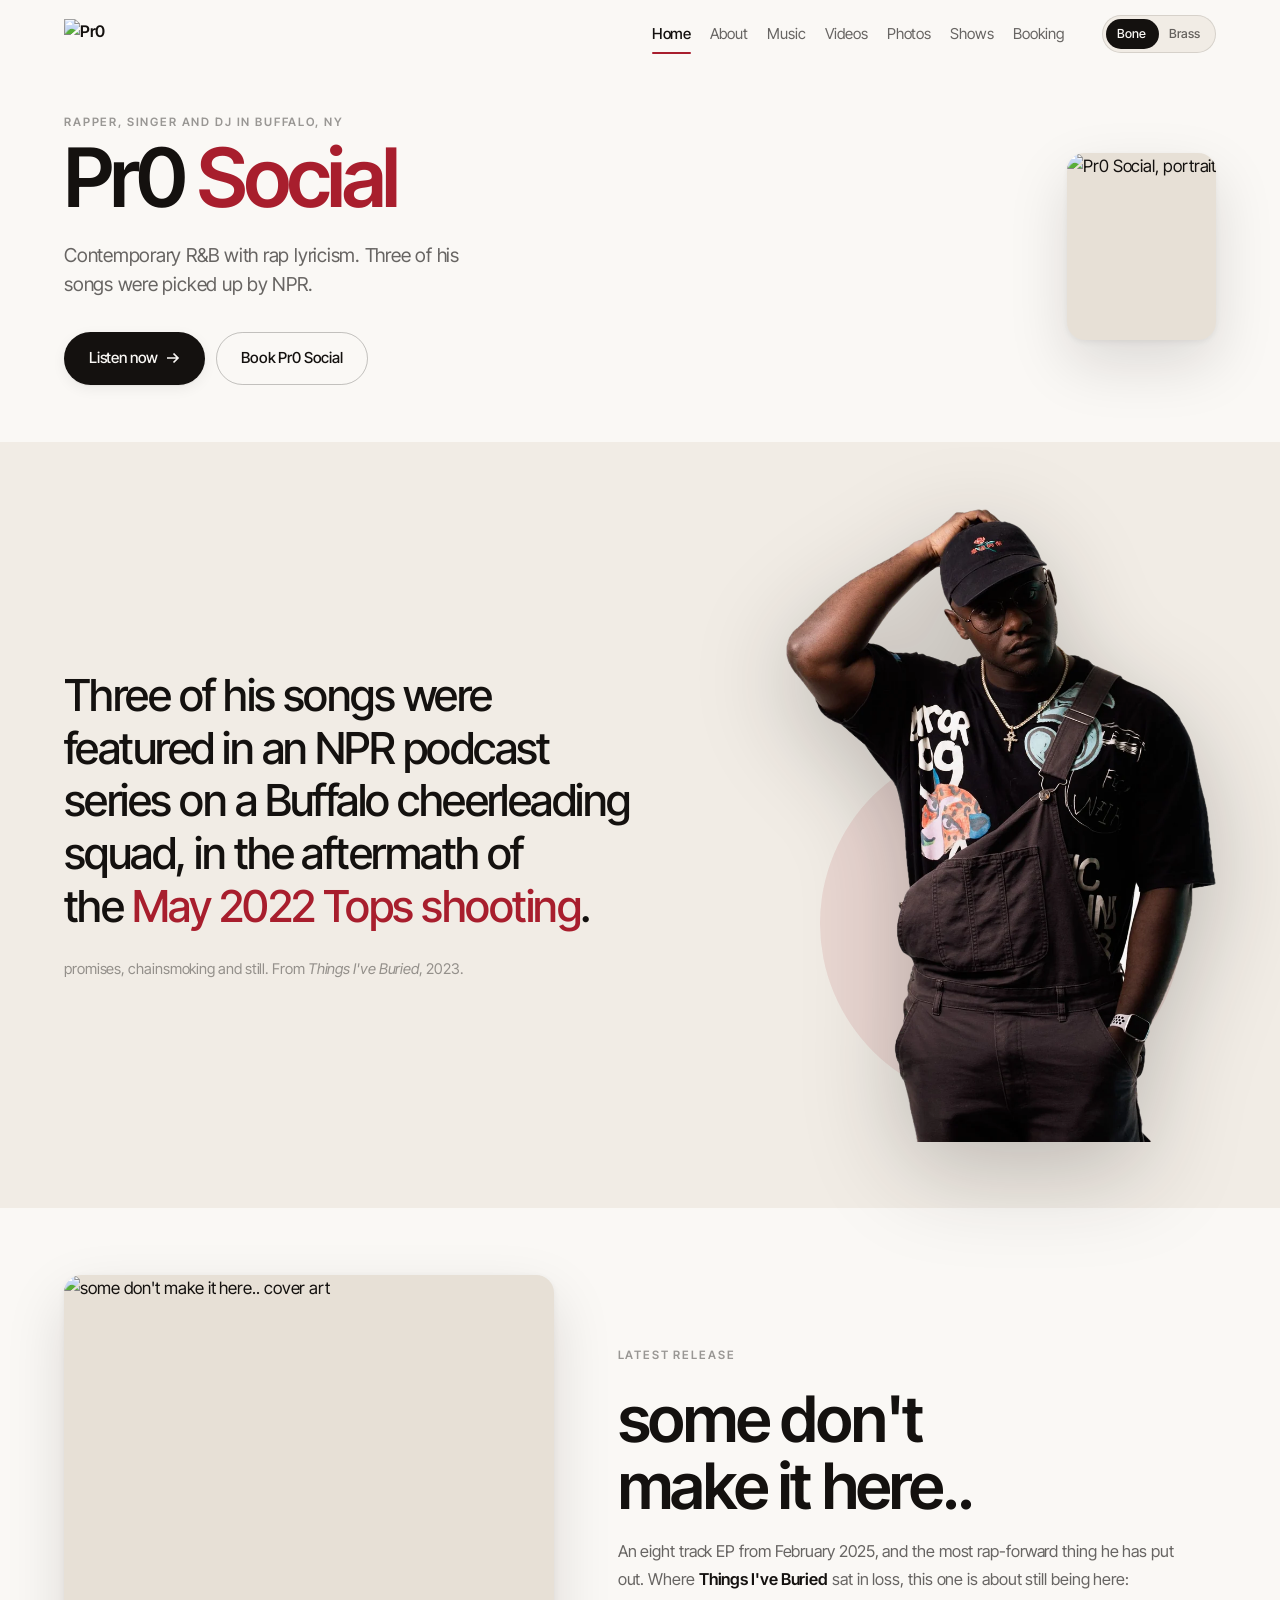
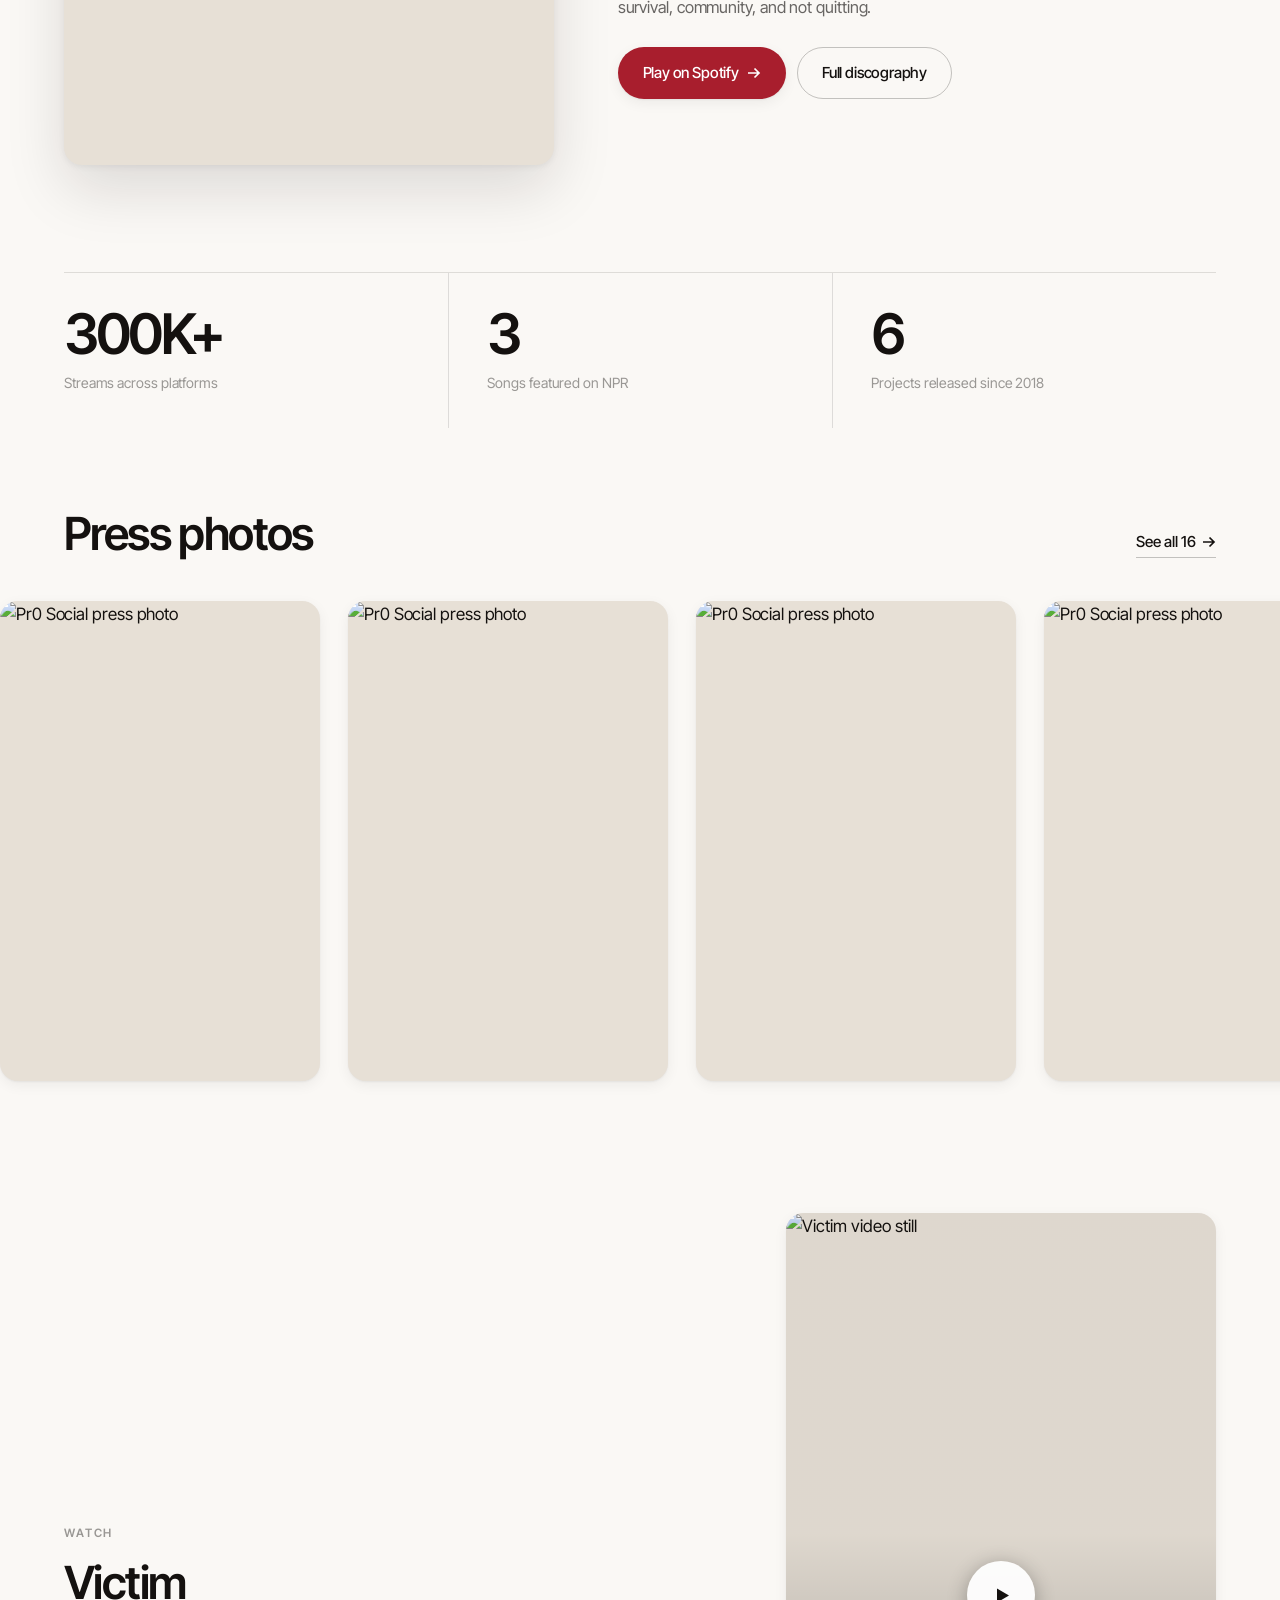
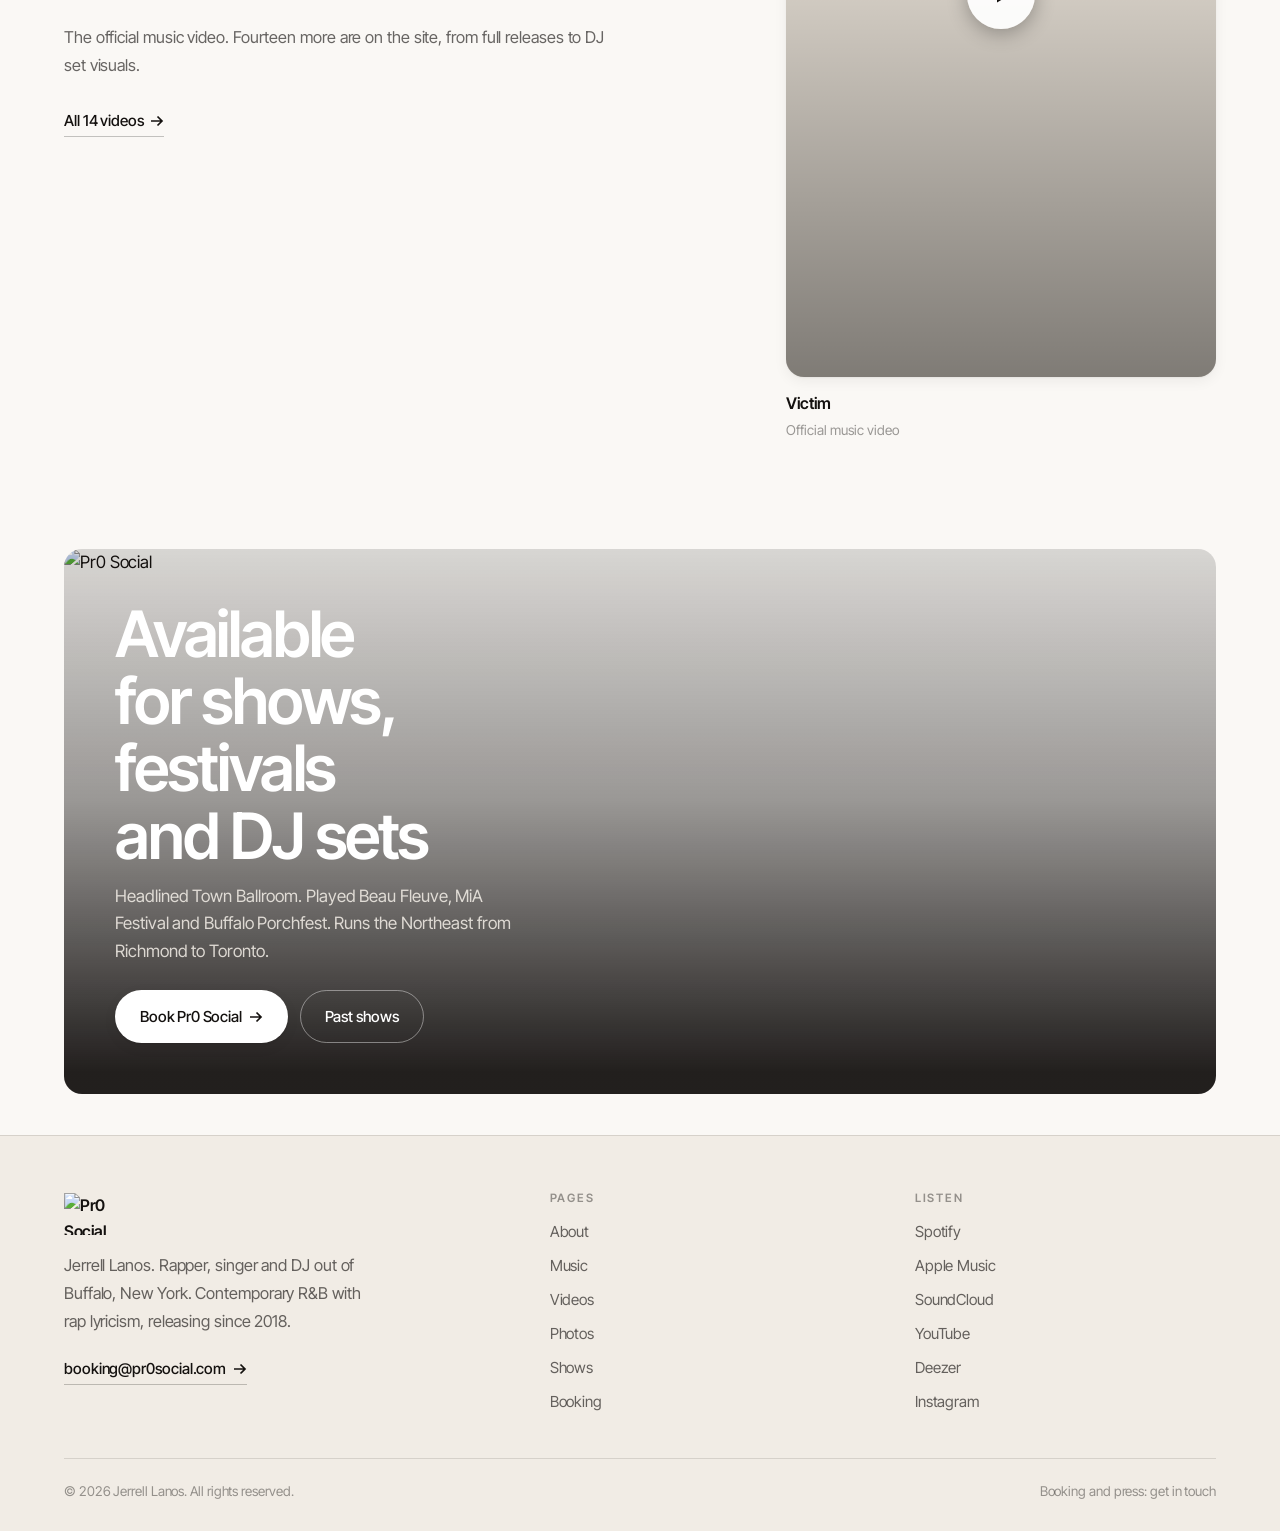
==== index.html @ 04dd712c "Jerrell's round of edits: header, gallery, hero, quote panel, featured video Mobile - Header: logo h" ====
<!DOCTYPE html>
<html lang="en">
<head>
<meta charset="utf-8">
<meta name="viewport" content="width=device-width, initial-scale=1">
<title>Pr0 Social | Official Site and EPK</title>
<meta name="description" content="Jerrell Lanos, known as Pr0 Social. Rapper, singer and DJ from Buffalo, NY. Music, videos, press photos and booking.">
<link rel="canonical" href="https://thekliento.github.io/Jerrell_Website/index.html">
<meta property="og:type" content="website">
<meta property="og:site_name" content="Pr0 Social">
<meta property="og:title" content="Pr0 Social | Official Site and EPK">
<meta property="og:description" content="Jerrell Lanos, known as Pr0 Social. Rapper, singer and DJ from Buffalo, NY. Music, videos, press photos and booking.">
<meta property="og:url" content="https://thekliento.github.io/Jerrell_Website/index.html">
<meta property="og:image" content="https://thekliento.github.io/Jerrell_Website/assets/opt/photo-04-1600.jpg">
<meta name="twitter:card" content="summary_large_image">
<meta name="theme-color" content="#faf8f5" media="(prefers-color-scheme: light)">
<link rel="icon" href="assets/opt/logo-400.jpg">
<link rel="apple-touch-icon" href="assets/opt/logo-400.jpg">
<link rel="preconnect" href="https://fonts.googleapis.com">
<link rel="preconnect" href="https://fonts.gstatic.com" crossorigin>
<link rel="stylesheet" href="https://fonts.googleapis.com/css2?family=Inter+Tight:wght@400;500;600;700&display=swap">
<link rel="stylesheet" href="css/style.css">
<script>(function(){document.documentElement.classList.add("js");try{var t=localStorage.getItem("pr0-theme");if(t==="brass")document.documentElement.setAttribute("data-theme","brass");}catch(e){}})();</script>
</head>
<body>
<a class="skip" href="#main">Skip to content</a>
<header class="header">
  <div class="wrap header__in">
    <a class="brand" href="index.html" aria-label="Pr0 Social, home">
      <img class="brand__dark" src="assets/opt/logomark-dark.png" alt="Pr0 Social" width="56" height="30">
      <img class="brand__light" src="assets/opt/logomark-light.png" alt="Pr0 Social" width="56" height="30">
    </a>
    <nav class="nav" aria-label="Main"><a href="index.html" aria-current="page">Home</a><a href="about.html">About</a><a href="music.html">Music</a><a href="videos.html">Videos</a><a href="gallery.html">Photos</a><a href="shows.html">Shows</a><a href="contact.html">Booking</a></nav>
    <div class="hactions">
      <div class="tsw" role="group" aria-label="Colour theme">
        <span class="tsw__thumb" aria-hidden="true"></span>
        <button type="button" data-mode="bone" aria-pressed="true">Bone</button>
        <button type="button" data-mode="brass" aria-pressed="false">Brass</button>
      </div>
      <button class="navtoggle" type="button" aria-label="Menu" aria-expanded="false" aria-controls="nav"><span></span></button>
    </div>
  </div>
</header>
<main id="main">

<section class="wrap hero">
  <div class="hero__copy">
    <span class="eyebrow enter">Rapper, singer and DJ in Buffalo, NY</span>
    <h1 class="t-hero enter" style="--d:70ms">Pr0 <em>Social</em></h1>
    <p class="lede enter" style="--d:140ms">Contemporary R&amp;B with rap lyricism. Three of his songs were picked up by NPR.</p>
    <div class="btnrow enter" style="--d:210ms">
      <a class="btn btn--primary" href="https://open.spotify.com/artist/4GrmZ6RJ3gzy5oI4p4Z63U" target="_blank" rel="noopener">Listen now<svg class="arw" width="14" height="14" viewBox="0 0 14 14" fill="none" stroke="currentColor" stroke-width="1.7" aria-hidden="true"><path d="M1 7h11M7.5 2.5L12 7l-4.5 4.5"/></svg></a>
      <a class="btn btn--ghost" href="contact.html">Book Pr0 Social</a>
    </div>
  </div>
  <div class="hero__media enter-media"><picture><source type="image/webp" srcset="assets/opt/photo-04-400.webp 400w, assets/opt/photo-04-800.webp 800w, assets/opt/photo-04-1600.webp 1600w" sizes="(max-width:880px) 92vw, 46vw"><img src="assets/opt/photo-04-1600.jpg" srcset="assets/opt/photo-04-400.jpg 400w, assets/opt/photo-04-800.jpg 800w, assets/opt/photo-04-1600.jpg 1600w" sizes="(max-width:880px) 92vw, 46vw" alt="Pr0 Social, portrait" class="" loading="eager" fetchpriority="high" decoding="async"></picture></div>
</section>


<section class="section section--alt">
  <div class="wrap pull reveal">
    <div class="pull__body">
      <p class="pull__q">Three of his songs were featured in an NPR podcast series on a Buffalo cheerleading squad, in the aftermath of the <b>May 2022 Tops shooting</b>.</p>
      <p class="pull__a">promises, chainsmoking and still. From <em>Things I've Buried</em>, 2023.</p>
    </div>
    <figure class="pull__fig"><picture><source type="image/webp" srcset="assets/opt/cutout-13-800.webp 800w, assets/opt/cutout-13-1400.webp 1245w" sizes="(max-width:840px) 300px, 430px"><img src="assets/opt/cutout-13-800.png" srcset="assets/opt/cutout-13-800.png 800w, assets/opt/cutout-13-1400.png 1245w" sizes="(max-width:840px) 300px, 430px" alt="Pr0 Social, studio portrait" loading="lazy" decoding="async"></picture></figure>
  </div>
</section>

<section class="section">
  <div class="wrap">
    <div class="feature">
      <div class="feature__media reveal"><picture><source type="image/webp" srcset="assets/opt/cover-some-dont-make-it-here-400.webp 400w, assets/opt/cover-some-dont-make-it-here-800.webp 800w" sizes="(max-width:840px) 92vw, 40vw"><img src="assets/opt/cover-some-dont-make-it-here-800.jpg" srcset="assets/opt/cover-some-dont-make-it-here-400.jpg 400w, assets/opt/cover-some-dont-make-it-here-800.jpg 800w" sizes="(max-width:840px) 92vw, 40vw" alt="some don&#x27;t make it here.. cover art" class="" loading="lazy" decoding="async"></picture></div>
      <div class="feature__body reveal" style="--d:90ms">
        <span class="eyebrow">Latest release</span>
        <h2 class="t-display">some don't make it here..</h2>
        <p class="copy">An eight track EP from February 2025, and the most rap-forward thing he has put out. Where <strong>Things I've Buried</strong> sat in loss, this one is about still being here: survival, community, and not quitting.</p>
        <div class="btnrow" style="margin-top:1.6rem">
          <a class="btn btn--accent" href="https://open.spotify.com/artist/4GrmZ6RJ3gzy5oI4p4Z63U" target="_blank" rel="noopener">Play on Spotify<svg class="arw" width="14" height="14" viewBox="0 0 14 14" fill="none" stroke="currentColor" stroke-width="1.7" aria-hidden="true"><path d="M1 7h11M7.5 2.5L12 7l-4.5 4.5"/></svg></a>
          <a class="btn btn--ghost" href="music.html">Full discography</a>
        </div>
      </div>
    </div>
  </div>
</section>

<section class="wrap section--tight">
  <div class="stats reveal">
    <div class="stat"><div class="stat__n num">300K+</div><div class="stat__l">Streams across platforms</div></div>
    <div class="stat"><div class="stat__n num">3</div><div class="stat__l">Songs featured on NPR</div></div>
    <div class="stat"><div class="stat__n num">6</div><div class="stat__l">Projects released since 2018</div></div>
  </div>
</section>

<section class="section--tight">
  <div class="wrap shead shead--row">
    <h2 class="t-section">Press photos</h2>
    <a class="tlink" href="gallery.html">See all 16<svg class="arw" width="14" height="14" viewBox="0 0 14 14" fill="none" stroke="currentColor" stroke-width="1.7" aria-hidden="true"><path d="M1 7h11M7.5 2.5L12 7l-4.5 4.5"/></svg></a>
  </div>
  <div class="rail reveal">
    <a class="rail__img" href="gallery.html"><picture><source type="image/webp" srcset="assets/opt/photo-01-400.webp 400w, assets/opt/photo-01-800.webp 800w" sizes="clamp(220px,25vw,320px)"><img src="assets/opt/photo-01-800.jpg" srcset="assets/opt/photo-01-400.jpg 400w, assets/opt/photo-01-800.jpg 800w" sizes="clamp(220px,25vw,320px)" alt="Pr0 Social press photo" class="" loading="lazy" decoding="async"></picture></a><a class="rail__img" href="gallery.html"><picture><source type="image/webp" srcset="assets/opt/photo-02-400.webp 400w, assets/opt/photo-02-800.webp 800w" sizes="clamp(220px,25vw,320px)"><img src="assets/opt/photo-02-800.jpg" srcset="assets/opt/photo-02-400.jpg 400w, assets/opt/photo-02-800.jpg 800w" sizes="clamp(220px,25vw,320px)" alt="Pr0 Social press photo" class="" loading="lazy" decoding="async"></picture></a><a class="rail__img" href="gallery.html"><picture><source type="image/webp" srcset="assets/opt/photo-03-400.webp 400w, assets/opt/photo-03-800.webp 800w" sizes="clamp(220px,25vw,320px)"><img src="assets/opt/photo-03-800.jpg" srcset="assets/opt/photo-03-400.jpg 400w, assets/opt/photo-03-800.jpg 800w" sizes="clamp(220px,25vw,320px)" alt="Pr0 Social press photo" class="" loading="lazy" decoding="async"></picture></a><a class="rail__img" href="gallery.html"><picture><source type="image/webp" srcset="assets/opt/photo-04-400.webp 400w, assets/opt/photo-04-800.webp 800w" sizes="clamp(220px,25vw,320px)"><img src="assets/opt/photo-04-800.jpg" srcset="assets/opt/photo-04-400.jpg 400w, assets/opt/photo-04-800.jpg 800w" sizes="clamp(220px,25vw,320px)" alt="Pr0 Social press photo" class="" loading="lazy" decoding="async"></picture></a><a class="rail__img" href="gallery.html"><picture><source type="image/webp" srcset="assets/opt/photo-06-400.webp 400w, assets/opt/photo-06-800.webp 800w" sizes="clamp(220px,25vw,320px)"><img src="assets/opt/photo-06-800.jpg" srcset="assets/opt/photo-06-400.jpg 400w, assets/opt/photo-06-800.jpg 800w" sizes="clamp(220px,25vw,320px)" alt="Pr0 Social press photo" class="" loading="lazy" decoding="async"></picture></a><a class="rail__img" href="gallery.html"><picture><source type="image/webp" srcset="assets/opt/photo-07-400.webp 400w, assets/opt/photo-07-800.webp 800w" sizes="clamp(220px,25vw,320px)"><img src="assets/opt/photo-07-800.jpg" srcset="assets/opt/photo-07-400.jpg 400w, assets/opt/photo-07-800.jpg 800w" sizes="clamp(220px,25vw,320px)" alt="Pr0 Social press photo" class="" loading="lazy" decoding="async"></picture></a><a class="rail__img" href="gallery.html"><picture><source type="image/webp" srcset="assets/opt/photo-10-400.webp 400w, assets/opt/photo-10-800.webp 800w" sizes="clamp(220px,25vw,320px)"><img src="assets/opt/photo-10-800.jpg" srcset="assets/opt/photo-10-400.jpg 400w, assets/opt/photo-10-800.jpg 800w" sizes="clamp(220px,25vw,320px)" alt="Pr0 Social press photo" class="" loading="lazy" decoding="async"></picture></a><a class="rail__img" href="gallery.html"><picture><source type="image/webp" srcset="assets/opt/photo-11-400.webp 400w, assets/opt/photo-11-800.webp 800w" sizes="clamp(220px,25vw,320px)"><img src="assets/opt/photo-11-800.jpg" srcset="assets/opt/photo-11-400.jpg 400w, assets/opt/photo-11-800.jpg 800w" sizes="clamp(220px,25vw,320px)" alt="Pr0 Social press photo" class="" loading="lazy" decoding="async"></picture></a>
  </div>
</section>

<section class="section">
  <div class="wrap">
    <div class="vfeat">
      <div class="vfeat__body reveal">
        <span class="eyebrow">Watch</span>
        <h2 class="t-section" style="margin-top:.9rem">Victim</h2>
        <p class="copy" style="margin-top:1rem">The official music video. Fourteen more are on the site, from full releases to DJ set visuals.</p>
        <p class="mt-m"><a class="tlink" href="videos.html">All 14 videos<svg class="arw" width="14" height="14" viewBox="0 0 14 14" fill="none" stroke="currentColor" stroke-width="1.7" aria-hidden="true"><path d="M1 7h11M7.5 2.5L12 7l-4.5 4.5"/></svg></a></p>
      </div>
      <div class="vfeat__media reveal" style="--d:90ms"><button class="vtile vtile--tall" data-video="1o3J20EA0GGwgLpEM1YFN9lQ8hMah8Yin" data-title="Victim" type="button"><span class="vtile__frame"><picture><source type="image/webp" srcset="assets/opt/vp-1o3J20EA0GGwgLpEM1YFN9lQ8hMah8Yin-400.webp 400w, assets/opt/vp-1o3J20EA0GGwgLpEM1YFN9lQ8hMah8Yin-800.webp 800w" sizes="(max-width:840px) 92vw, 430px"><img src="assets/opt/vp-1o3J20EA0GGwgLpEM1YFN9lQ8hMah8Yin-800.jpg" srcset="assets/opt/vp-1o3J20EA0GGwgLpEM1YFN9lQ8hMah8Yin-400.jpg 400w, assets/opt/vp-1o3J20EA0GGwgLpEM1YFN9lQ8hMah8Yin-800.jpg 800w" sizes="(max-width:840px) 92vw, 430px" alt="Victim video still" class="" loading="lazy" decoding="async"></picture><span class="vtile__play"><i><svg width="19" height="19" viewBox="0 0 19 19" aria-hidden="true"><path d="M4 2.5v14l12-7z"/></svg></i></span></span><span class="vtile__t">Victim</span><span class="vtile__s">Official music video</span></button></div>
    </div>
  </div>
</section>

<section class="section section--tight">
  <div class="wrap">
    <div class="banner reveal">
      <div class="banner__bg"><picture><source type="image/webp" srcset="assets/opt/photo-19-800.webp 800w, assets/opt/photo-19-1600.webp 1600w" sizes="100vw"><img src="assets/opt/photo-19-1600.jpg" srcset="assets/opt/photo-19-800.jpg 800w, assets/opt/photo-19-1600.jpg 1600w" sizes="100vw" alt="Pr0 Social" class="" loading="lazy" decoding="async"></picture></div>
      <div class="banner__in">
        <h2 class="t-display">Available for shows, festivals and DJ sets</h2>
        <p>Headlined Town Ballroom. Played Beau Fleuve, MiA Festival and Buffalo Porchfest. Runs the Northeast from Richmond to Toronto.</p>
        <div class="btnrow"><a class="btn btn--primary" href="contact.html">Book Pr0 Social<svg class="arw" width="14" height="14" viewBox="0 0 14 14" fill="none" stroke="currentColor" stroke-width="1.7" aria-hidden="true"><path d="M1 7h11M7.5 2.5L12 7l-4.5 4.5"/></svg></a><a class="btn btn--ghost" href="shows.html">Past shows</a></div>
      </div>
    </div>
  </div>
</section>

</main>
<footer class="footer">
  <div class="wrap">
    <div class="footer__top">
      <div>
        <a class="brand brand--lg" href="index.html" aria-label="Pr0 Social, home">
          <img class="brand__dark" src="assets/opt/logomark-dark.png" alt="Pr0 Social" width="78" height="42">
          <img class="brand__light" src="assets/opt/logomark-light.png" alt="Pr0 Social" width="78" height="42">
        </a>
        <p class="copy" style="margin-top:1rem;max-width:34ch">Jerrell Lanos. Rapper, singer and DJ out of Buffalo, New York. Contemporary R&amp;B with rap lyricism, releasing since 2018.</p>
        <p style="margin-top:1.25rem"><a class="tlink" href="mailto:booking@pr0social.com">booking@pr0social.com<svg class="arw" width="14" height="14" viewBox="0 0 14 14" fill="none" stroke="currentColor" stroke-width="1.7" aria-hidden="true"><path d="M1 7h11M7.5 2.5L12 7l-4.5 4.5"/></svg></a></p>
      </div>
      <div>
        <h3>Pages</h3>
        <nav class="footer__links" aria-label="Footer"><a href="about.html">About</a><a href="music.html">Music</a><a href="videos.html">Videos</a><a href="gallery.html">Photos</a><a href="shows.html">Shows</a><a href="contact.html">Booking</a></nav>
      </div>
      <div>
        <h3>Listen</h3>
        <div class="footer__links"><a href="https://open.spotify.com/artist/4GrmZ6RJ3gzy5oI4p4Z63U" target="_blank" rel="noopener">Spotify</a><a href="https://music.apple.com/us/artist/pr0-social/1381566556" target="_blank" rel="noopener">Apple Music</a><a href="https://soundcloud.com/pr0social" target="_blank" rel="noopener">SoundCloud</a><a href="https://www.youtube.com/channel/UC-7JeAdJZiXaNKRxtAwQQIw" target="_blank" rel="noopener">YouTube</a><a href="https://www.deezer.com/en/artist/56472262" target="_blank" rel="noopener">Deezer</a><a href="https://www.instagram.com/prettypr0social/" target="_blank" rel="noopener">Instagram</a></div>
      </div>
    </div>
    <div class="footer__bot">
      <span>&copy; 2026 Jerrell Lanos. All rights reserved.</span>
      <span>Booking and press: <a href="contact.html">get in touch</a></span>
    </div>
  </div>
</footer>
<div class="modal" id="modal" aria-hidden="true" role="dialog" aria-modal="true">
  <div class="modal__box"></div>
</div>
<script src="js/main.js"></script>
</body>
</html>
---- css/style.css ----
/* ==========================================================================
   Pr0 Social EPK
   One type family (Inter Tight). Two locked themes. Shape scale: pill buttons,
   18px cards, 12px inputs. No build step, native CSS only.
   ========================================================================== */

/* 1. TOKENS -------------------------------------------------------------- */
/* "bone" is drawn from the artist's own photography and cover art: bone-white
   ground, near-black ink, crimson pulled from the roses. "brass" is the
   original identity: near-black ground, gold accent. */

:root {
  --ground:      #faf8f5;
  --ground-2:    #f1ece5;
  --ground-3:    #e7e0d6;
  --ink:         #14110f;
  --ink-2:       rgba(20, 17, 15, .64);
  --ink-3:       rgba(20, 17, 15, .42);
  --line:        rgba(20, 17, 15, .12);
  --line-2:      rgba(20, 17, 15, .24);
  --accent:      #a81e2d;
  --accent-soft: rgba(168, 30, 45, .10);
  --accent-ink:  #ffffff;
  --shadow-sm:   0 1px 2px rgba(20,17,15,.05), 0 4px 14px rgba(20,17,15,.06);
  --shadow-lg:   0 2px 6px rgba(20,17,15,.06), 0 24px 60px rgba(20,17,15,.13);
  --glass:       rgba(250, 248, 245, .72);

  --r-card: 18px;
  --r-input: 12px;
  --r-pill: 999px;

  --gap:     clamp(1rem, 2.4vw, 1.75rem);
  --pad-x:   clamp(1.25rem, 5vw, 4.5rem);
  --section: clamp(2.75rem, 5.2vw, 4.5rem);
  --maxw:    1320px;
  --ease:    cubic-bezier(.16, 1, .3, 1);

  color-scheme: light;
}

[data-theme="brass"] {
  /* The original identity, token for token from the first build:
     --bg-deep, --bg-dark, --bg-card, --text-primary, --text-secondary,
     --gold and the gold-tinted borders. */
  --ground:      #090604;
  --ground-2:    #120b07;
  --ground-3:    #1e1208;
  --ink:         #edd9c0;
  --ink-2:       #d4b896;
  --ink-3:       #9b7557;
  --line:        rgba(196, 146, 74, .18);
  --line-2:      rgba(196, 146, 74, .45);
  --accent:      #c4924a;
  --accent-soft: rgba(196, 146, 74, .16);
  --accent-ink:  #090604;
  --shadow-sm:   0 1px 2px rgba(0,0,0,.45), 0 4px 14px rgba(0,0,0,.4);
  --shadow-lg:   0 2px 6px rgba(0,0,0,.5), 0 24px 60px rgba(0,0,0,.6);
  --glass:       rgba(9, 6, 4, .85);

  color-scheme: dark;
}

/* 2. RESET + BASE -------------------------------------------------------- */

*, *::before, *::after { box-sizing: border-box; }
html { -webkit-text-size-adjust: 100%; scroll-behavior: smooth; }

body {
  margin: 0;
  background: var(--ground);
  color: var(--ink);
  font-family: "Inter Tight", -apple-system, BlinkMacSystemFont, "Segoe UI", system-ui, sans-serif;
  font-size: 17px;
  line-height: 1.6;
  letter-spacing: -.005em;
  -webkit-font-smoothing: antialiased;
  -moz-osx-font-smoothing: grayscale;
  overflow-x: hidden;
  transition: background-color .45s var(--ease), color .45s var(--ease);
}
body.is-locked { overflow: hidden; }

img, video, svg, iframe { max-width: 100%; display: block; }
/* <picture> is inline by default, which collapses height:100% on the inner
   <img>. display:contents hands layout straight to the styled parent. */
picture { display: contents; }
a { color: inherit; text-decoration: none; }
button { font: inherit; color: inherit; }
::selection { background: var(--accent); color: var(--accent-ink); }

:focus-visible { outline: 2px solid var(--accent); outline-offset: 3px; border-radius: 4px; }

.skip {
  position: absolute; left: -9999px; top: 0; z-index: 200;
  background: var(--ink); color: var(--ground);
  padding: .75rem 1.25rem; border-radius: 0 0 var(--r-input) 0;
}
.skip:focus { left: 0; }

/* 3. TYPE ---------------------------------------------------------------- */

h1, h2, h3, h4 {
  margin: 0; font-weight: 600;
  letter-spacing: -.035em; line-height: 1.05;
  text-wrap: balance;
}
.t-hero    { font-size: clamp(2.85rem, 8vw, 6.4rem); letter-spacing: -.045em; }
.t-display { font-size: clamp(2.05rem, 5.2vw, 4rem); }
.t-section { font-size: clamp(1.75rem, 3.6vw, 2.85rem); }
p { margin: 0; }

.lede {
  font-size: clamp(1.05rem, 1.5vw, 1.26rem);
  line-height: 1.55; color: var(--ink-2);
  max-width: 36ch; letter-spacing: -.012em;
}
.copy { color: var(--ink-2); max-width: 62ch; font-size: 1.02rem; line-height: 1.72; }
.copy + .copy { margin-top: 1.15rem; }
.copy strong { color: var(--ink); font-weight: 600; }

.eyebrow {
  font-size: .72rem; font-weight: 600;
  letter-spacing: .16em; text-transform: uppercase;
  color: var(--ink-3);
}
.num { font-variant-numeric: tabular-nums; letter-spacing: -.045em; }

/* 4. LAYOUT -------------------------------------------------------------- */

.wrap { width: 100%; max-width: var(--maxw); margin-inline: auto; padding-inline: var(--pad-x); }
.section { padding-block: var(--section); }
.section--tight { padding-block: clamp(1.9rem, 3.2vw, 2.75rem); }
.section--alt { background: var(--ground-2); }

/* 5. HEADER -------------------------------------------------------------- */

.header {
  position: sticky; top: 0; z-index: 60;
  border-bottom: 1px solid transparent;
  transition: background-color .3s var(--ease), border-color .3s var(--ease);
}
.header.is-stuck {
  background: var(--glass);
  border-bottom-color: var(--line);
  backdrop-filter: saturate(180%) blur(20px);
  -webkit-backdrop-filter: saturate(180%) blur(20px);
}
@media (prefers-reduced-transparency: reduce) {
  .header.is-stuck { background: var(--ground); backdrop-filter: none; -webkit-backdrop-filter: none; }
}

.header__in { height: 68px; display: flex; align-items: center; gap: clamp(1rem, 3vw, 2.5rem); }

.brand { display: inline-flex; align-items: center; gap: .6rem; font-weight: 600; font-size: 1rem; letter-spacing: -.03em; flex-shrink: 0; }
.brand img { height: 30px; width: auto; object-fit: contain; }
.brand--lg img { height: 42px; }
/* the wordmark is one artwork recoloured per theme, so it sits on either ground */
.brand__light { display: none; }
[data-theme="brass"] .brand__dark { display: none; }
[data-theme="brass"] .brand__light { display: block; }

.nav { display: flex; align-items: center; gap: clamp(.5rem, 1.5vw, 1.5rem); margin-left: auto; white-space: nowrap; }
.nav a { font-size: .94rem; color: var(--ink-2); padding: .4rem 0; position: relative; transition: color .2s var(--ease); }
.nav a:hover { color: var(--ink); }
.nav a[aria-current="page"] { color: var(--ink); font-weight: 500; }
.nav a[aria-current="page"]::after {
  content: ""; position: absolute; left: 0; right: 0; bottom: -2px;
  height: 2px; border-radius: 2px; background: var(--accent);
}

.hactions { display: flex; align-items: center; gap: .6rem; flex-shrink: 0; }

/* theme switch */
.tsw { display: inline-flex; position: relative; padding: 3px; border: 1px solid var(--line); border-radius: var(--r-pill); background: var(--ground-2); }
.tsw__thumb {
  position: absolute; top: 3px; left: 3px;
  width: calc(50% - 3px); height: calc(100% - 6px);
  border-radius: var(--r-pill); background: var(--ink);
  transition: transform .42s var(--ease); pointer-events: none;
}
[data-theme="brass"] .tsw__thumb { transform: translateX(100%); }
.tsw button {
  position: relative; z-index: 1; border: 0; background: none; cursor: pointer;
  padding: .34rem .72rem; font-size: .78rem; font-weight: 500;
  color: var(--ink-2); border-radius: var(--r-pill); transition: color .3s var(--ease);
}
.tsw button[aria-pressed="true"] { color: var(--ground); }

.navtoggle {
  display: none; width: 40px; height: 40px;
  align-items: center; justify-content: center;
  border: 1px solid var(--line); border-radius: var(--r-pill);
  background: var(--ground-2); cursor: pointer;
  transition: box-shadow .25s var(--ease), border-color .25s var(--ease),
              background-color .25s var(--ease), transform .2s var(--ease);
}
/* the lift is the affordance: it has to read as hoverable before you click it */
.navtoggle:hover, .navtoggle.is-locked {
  background: var(--ground);
  border-color: var(--line-2);
  box-shadow: 0 1px 2px rgba(20,17,15,.06), 0 8px 20px rgba(20,17,15,.14);
}
[data-theme="brass"] .navtoggle:hover, [data-theme="brass"] .navtoggle.is-locked {
  box-shadow: 0 1px 2px rgba(0,0,0,.5), 0 8px 20px rgba(0,0,0,.55);
}
.navtoggle.is-locked { border-color: var(--ink-3); }
.navtoggle:active { transform: scale(.94); }
.navtoggle span { display: block; width: 16px; height: 1.5px; background: var(--ink); position: relative; transition: transform .3s var(--ease); }
.navtoggle span::before, .navtoggle span::after {
  content: ""; position: absolute; left: 0; width: 16px; height: 1.5px;
  background: var(--ink); transition: transform .3s var(--ease), opacity .2s var(--ease);
}
.navtoggle span::before { top: -5px; }
.navtoggle span::after { top: 5px; }
.navtoggle[aria-expanded="true"] span { transform: rotate(45deg); }
.navtoggle[aria-expanded="true"] span::before { transform: translateY(5px) rotate(-90deg); }
.navtoggle[aria-expanded="true"] span::after { opacity: 0; }

@media (max-width: 940px) {
  .navtoggle { display: inline-flex; order: 2; }
  /* logo hard left, controls hard right, switch tucked against the hamburger */
  .hactions { margin-left: auto; gap: .5rem; }
  .nav {
    position: fixed; top: 62px; right: var(--pad-x); left: auto; bottom: auto;
    width: min(280px, calc(100vw - (var(--pad-x) * 2)));
    flex-direction: column; align-items: stretch; gap: 2px;
    padding: .35rem;
    background: var(--ground); border: 1px solid var(--line);
    border-radius: var(--r-card); box-shadow: var(--shadow-lg);
    transform: translateY(-6px) scale(.985); transform-origin: 100% 0;
    opacity: 0; visibility: hidden; pointer-events: none;
    transition: opacity .2s var(--ease), transform .24s var(--ease), visibility .24s;
  }
  /* invisible bridge, so the pointer can cross the gap without closing it */
  .nav::before { content: ""; position: absolute; left: 0; right: 0; top: -12px; height: 12px; }
  .nav.is-open { opacity: 1; visibility: visible; transform: none; pointer-events: auto; }
  .nav a {
    font-size: 1rem; padding: .68rem .8rem; border-radius: 11px;
    border-bottom: 0; color: var(--ink-2);
    transition: background-color .2s var(--ease), color .2s var(--ease);
  }
  .nav a:hover { background: var(--ground-2); color: var(--ink); }
  .nav a[aria-current="page"] { color: var(--ink); background: var(--accent-soft); font-weight: 500; }
  .nav a[aria-current="page"]::after { display: none; }
}

/* 6. BUTTONS ------------------------------------------------------------- */

.btn {
  display: inline-flex; align-items: center; justify-content: center; gap: .5rem;
  white-space: nowrap; padding: .82rem 1.5rem;
  border-radius: var(--r-pill); border: 1px solid transparent;
  font-size: .95rem; font-weight: 500; letter-spacing: -.012em; cursor: pointer;
  transition: transform .2s var(--ease), background-color .25s var(--ease),
              border-color .25s var(--ease), color .25s var(--ease), box-shadow .25s var(--ease);
}
.btn:active { transform: scale(.975); }
.btn--primary { background: var(--ink); color: var(--ground); box-shadow: var(--shadow-sm); }
.btn--primary:hover { transform: translateY(-1px); box-shadow: var(--shadow-lg); }
.btn--accent { background: var(--accent); color: var(--accent-ink); box-shadow: var(--shadow-sm); }
.btn--accent:hover { transform: translateY(-1px); box-shadow: var(--shadow-lg); }
.btn--ghost { background: transparent; color: var(--ink); border-color: var(--line-2); }
.btn--ghost:hover { background: var(--ground-2); border-color: var(--ink-3); transform: translateY(-1px); }
.btn--sm { padding: .58rem 1.05rem; font-size: .86rem; }
.btn svg { transition: transform .25s var(--ease); }
.btn:hover svg.arw { transform: translateX(3px); }
.btnrow { display: flex; flex-wrap: wrap; gap: .7rem; }

.tlink {
  display: inline-flex; align-items: center; gap: .4rem;
  font-weight: 500; font-size: .95rem; color: var(--ink);
  border-bottom: 1px solid var(--line-2); padding-bottom: 2px;
  transition: border-color .25s var(--ease), color .25s var(--ease);
}
.tlink:hover { border-color: var(--accent); color: var(--accent); }
.tlink svg { transition: transform .25s var(--ease); }
.tlink:hover svg { transform: translateX(3px); }

/* 7. HERO ---------------------------------------------------------------- */

.hero {
  position: relative;
  display: grid; grid-template-columns: 1.02fr .98fr;
  align-items: center; gap: clamp(2rem, 5vw, 5rem);
  padding-block: clamp(1.5rem, 3vw, 2.75rem) clamp(2.5rem, 4.5vw, 4rem);
}
/* uncapped so the one-line name is never squeezed by the copy column; the
   paragraph keeps its own measure below */
.hero__copy { max-width: none; }
/* the name is one line at every width, never "Pr0" stacked over "Social" */
.hero__copy h1 { margin-bottom: 1.25rem; white-space: nowrap; font-size: clamp(2.3rem, 6.4vw, 5.5rem); }
.hero__copy h1 em { font-style: normal; color: var(--accent); }
.hero__media {
  position: relative; aspect-ratio: 4 / 5;
  /* capped so the portrait cannot stretch the hero into an empty viewport */
  max-height: min(70vh, 660px);
  margin-left: auto;
  border-radius: var(--r-card); overflow: hidden;
  background: var(--ground-3); box-shadow: var(--shadow-lg);
}
.hero__media img { width: 100%; height: 100%; object-fit: cover; }
.hero .btnrow { margin-top: 2rem; }

@media (max-width: 880px) {
  .hero { grid-template-columns: 1fr; padding-block: 1.5rem 2.5rem; }
  .hero__copy { max-width: none; order: 2; }
  .hero__media { order: 1; aspect-ratio: 4 / 3; max-height: none; margin-left: 0; }
}

/* page header for interior pages */
.phead { padding-block: clamp(2.5rem, 5vw, 4rem) clamp(1.25rem, 2.5vw, 2rem); }
.phead h1 { margin-top: .9rem; }
.phead p { margin-top: 1.2rem; }

/* 8. STAT BAND ----------------------------------------------------------- */

.stats { display: grid; grid-template-columns: repeat(3, 1fr); border-top: 1px solid var(--line); }
.stat { padding: clamp(1.4rem, 2.6vw, 2.1rem) 0; }
.stat + .stat { border-left: 1px solid var(--line); padding-left: clamp(1.25rem, 3vw, 2.5rem); }
.stat__n { font-size: clamp(2.2rem, 5vw, 3.5rem); font-weight: 600; line-height: 1; letter-spacing: -.05em; }
.stat__l { margin-top: .6rem; font-size: .88rem; color: var(--ink-3); }
@media (max-width: 700px) {
  .stats { grid-template-columns: 1fr; }
  .stat + .stat { border-left: 0; border-top: 1px solid var(--line); padding-left: 0; }
  .stat { padding-block: 1.4rem; }
}

/* 9. PULL QUOTE ---------------------------------------------------------- */

.pull {
  display: grid; grid-template-columns: minmax(0, 1.08fr) minmax(0, .92fr);
  gap: clamp(1.75rem, 5vw, 4rem); align-items: center; isolation: isolate;
}
.pull__fig { margin: 0; position: relative; justify-self: end; align-self: end; }
.pull__fig img {
  width: min(100%, 430px); height: auto; margin-left: auto;
  filter: drop-shadow(0 26px 48px rgba(20,17,15,.24));
}
[data-theme="brass"] .pull__fig img { filter: drop-shadow(0 26px 48px rgba(0,0,0,.6)); }
/* the disc reads as a stage behind him rather than a floating cut-out */
.pull__fig::before {
  content: ""; position: absolute; z-index: -1;
  left: 8%; right: 8%; bottom: 6%; aspect-ratio: 1;
  border-radius: 50%; background: var(--accent-soft);
}
@media (max-width: 840px) {
  .pull { grid-template-columns: 1fr; gap: 2rem; }
  .pull__fig { justify-self: center; }
  .pull__fig img { width: min(100%, 300px); margin-inline: auto; }
}

.pull__q {
  font-size: clamp(1.5rem, 3.5vw, 2.75rem); font-weight: 500;
  line-height: 1.2; letter-spacing: -.035em; max-width: 26ch; text-wrap: balance;
}
.pull__q b { font-weight: 500; color: var(--accent); }
.pull__a { margin-top: 1.6rem; font-size: .92rem; color: var(--ink-3); }

/* 10. FEATURE SPLIT ------------------------------------------------------ */

.feature { display: grid; grid-template-columns: .9fr 1.1fr; gap: clamp(2rem, 5vw, 4.5rem); align-items: center; }
.feature__media { border-radius: var(--r-card); overflow: hidden; box-shadow: var(--shadow-lg); background: var(--ground-3); aspect-ratio: 1; }
.feature__media img { width: 100%; height: 100%; object-fit: cover; }
.feature__body > * + * { margin-top: 1.1rem; }
@media (max-width: 840px) { .feature { grid-template-columns: 1fr; } }

/* 11. SECTION HEAD ------------------------------------------------------- */

.shead { margin-bottom: clamp(1.5rem, 2.8vw, 2.25rem); }
.shead .eyebrow { display: block; margin-bottom: .9rem; }
.shead p { margin-top: 1rem; color: var(--ink-2); max-width: 52ch; }
.shead--row { display: flex; align-items: flex-end; justify-content: space-between; gap: 1.5rem; flex-wrap: wrap; }

/* 12. RAIL --------------------------------------------------------------- */

.rail {
  display: flex; gap: var(--gap);
  overflow-x: auto; scroll-snap-type: x mandatory;
  padding-inline: var(--pad-x); padding-block: .5rem 1.5rem;
  margin-inline: calc(50% - 50vw);
  scrollbar-width: none; -webkit-overflow-scrolling: touch;
}
.rail::-webkit-scrollbar { display: none; }
.rail > * { scroll-snap-align: start; flex: 0 0 clamp(220px, 25vw, 320px); }
.rail__img { aspect-ratio: 2 / 3; border-radius: var(--r-card); overflow: hidden; background: var(--ground-3); box-shadow: var(--shadow-sm); cursor: zoom-in; }
.rail__img img { width: 100%; height: 100%; object-fit: cover; transition: transform .8s var(--ease); }
.rail__img:hover img { transform: scale(1.04); }

/* 13. GRIDS + TILES ------------------------------------------------------ */

/* These are spans and anchors used as boxes. Without display:block they stay
   inline, and aspect-ratio / overflow / height:100% are all ignored. */
.rail__img, .release__art, .release__meta, .release__t, .release__s,
.vtile__frame, .vtile__t, .vtile__s, .row__t, .row__s, .row__i, .row__e { display: block; }


.grid { display: grid; gap: var(--gap); }
.grid--2 { grid-template-columns: repeat(2, 1fr); }
.grid--3 { grid-template-columns: repeat(3, 1fr); }
.grid--4 { grid-template-columns: repeat(4, 1fr); }
@media (max-width: 1000px) { .grid--4 { grid-template-columns: repeat(2, 1fr); } .grid--3 { grid-template-columns: repeat(2, 1fr); } }
@media (max-width: 620px) { .grid--2, .grid--3, .grid--4 { grid-template-columns: 1fr; } }

.release { display: block; }
.release__art { position: relative; aspect-ratio: 1; border-radius: var(--r-card); overflow: hidden; background: var(--ground-3); box-shadow: var(--shadow-sm); transition: transform .4s var(--ease), box-shadow .4s var(--ease); }
.release:hover .release__art { transform: translateY(-4px); box-shadow: var(--shadow-lg); }
.release__art img { width: 100%; height: 100%; object-fit: cover; }
.release__meta { margin-top: .95rem; }
.release__t { font-weight: 600; letter-spacing: -.025em; font-size: 1.05rem; line-height: 1.25; }
.release__s { margin-top: .25rem; font-size: .88rem; color: var(--ink-3); }

.vtile { display: block; width: 100%; text-align: left; border: 0; background: none; padding: 0; cursor: pointer; }
.vtile__frame { position: relative; aspect-ratio: 16 / 10; border-radius: var(--r-card); overflow: hidden; background: var(--ground-3); box-shadow: var(--shadow-sm); transition: transform .4s var(--ease), box-shadow .4s var(--ease); }
.vtile:hover .vtile__frame { transform: translateY(-4px); box-shadow: var(--shadow-lg); }
.vtile__frame img { width: 100%; height: 100%; object-fit: cover; transition: transform .8s var(--ease); }
.vtile:hover .vtile__frame img { transform: scale(1.05); }
.vtile__play { position: absolute; inset: 0; display: grid; place-items: center; background: linear-gradient(to top, rgba(0,0,0,.45), rgba(0,0,0,.04) 58%); }
.vtile__play i { width: 54px; height: 54px; border-radius: var(--r-pill); background: rgba(255,255,255,.93); display: grid; place-items: center; box-shadow: 0 4px 20px rgba(0,0,0,.3); transition: transform .3s var(--ease); }
.vtile:hover .vtile__play i { transform: scale(1.09); }
.vtile__play svg { fill: #14110f; margin-left: 3px; }
.vtile__t { margin-top: .85rem; font-weight: 600; letter-spacing: -.02em; font-size: 1rem; }
.vtile__s { margin-top: .2rem; font-size: .85rem; color: var(--ink-3); }

.vtile--lg .vtile__frame { aspect-ratio: 16 / 9; }
.vtile--lg .vtile__play i { width: 76px; height: 76px; }

/* the featured video is shot vertical, so it gets a portrait frame and the
   copy sits beside it instead of above a letterboxed crop */
.vfeat { display: grid; grid-template-columns: 1fr .8fr; gap: clamp(2rem, 5vw, 4.5rem); align-items: center; }
.vfeat__media { width: 100%; max-width: 430px; justify-self: end; }
.vtile--tall .vtile__frame { aspect-ratio: 9 / 16; }
.vtile--tall .vtile__play i { width: 68px; height: 68px; }
@media (max-width: 840px) {
  .vfeat { grid-template-columns: 1fr; gap: 2rem; }
  .vfeat__media { justify-self: start; max-width: 100%; }
}

/* 14. MASONRY GALLERY ---------------------------------------------------- */

.masonry { columns: 3; column-gap: var(--gap); }
@media (max-width: 900px) { .masonry { columns: 2; } }
/* one column of sixteen tall photos is a scroll, not a gallery: on phones the
   columns become a mosaic, one wide plate then pairs, repeating */
@media (max-width: 620px) {
  .masonry { columns: auto; display: grid; grid-template-columns: 1fr 1fr; gap: .7rem; }
  .masonry figure { margin: 0; height: 100%; }
  .masonry figure img { height: 100%; object-fit: cover; }
  .masonry figure:nth-child(5n + 1) { grid-column: 1 / -1; aspect-ratio: 5 / 4; }
  .masonry figure:not(:nth-child(5n + 1)) { aspect-ratio: 3 / 4; }
}
.masonry figure { margin: 0 0 var(--gap); break-inside: avoid; border-radius: var(--r-card); overflow: hidden; background: var(--ground-3); box-shadow: var(--shadow-sm); cursor: zoom-in; }
.masonry img { width: 100%; transition: transform .8s var(--ease); }
.masonry figure:hover img { transform: scale(1.03); }

/* 15. ROWS --------------------------------------------------------------- */

.rows { border-top: 1px solid var(--line); }
.row {
  display: grid; grid-template-columns: auto 1fr auto;
  align-items: center; gap: clamp(.9rem, 2.5vw, 2rem);
  padding: clamp(1rem, 2vw, 1.35rem) 0;
  border-bottom: 1px solid var(--line);
  transition: padding-left .3s var(--ease);
}
a.row:hover { padding-left: .5rem; }
.row__i { font-size: .85rem; color: var(--ink-3); font-variant-numeric: tabular-nums; min-width: 1.4rem; }
.row__t { font-weight: 500; letter-spacing: -.02em; font-size: 1.04rem; }
.row__s { margin-top: .15rem; font-size: .86rem; color: var(--ink-3); }
.row__e { font-size: .86rem; color: var(--ink-3); text-align: right; white-space: nowrap; }
.row__art { width: 50px; height: 50px; border-radius: 10px; object-fit: cover; background: var(--ground-3); }
@media (max-width: 560px) {
  .row { grid-template-columns: auto 1fr; }
  .row__e { grid-column: 2; text-align: left; margin-top: .2rem; }
}

/* 16. PLATFORM PILLS ----------------------------------------------------- */

.plats { display: flex; flex-wrap: wrap; gap: .7rem; }
.plat {
  display: inline-flex; align-items: center; gap: .55rem;
  padding: .7rem 1.2rem; border: 1px solid var(--line-2);
  border-radius: var(--r-pill); font-size: .92rem; font-weight: 500;
  transition: background-color .25s var(--ease), border-color .25s var(--ease), transform .25s var(--ease);
}
.plat:hover { background: var(--ground-2); border-color: var(--ink-3); transform: translateY(-1px); }
.plat svg { width: 17px; height: 17px; fill: currentColor; flex-shrink: 0; }

/* 17. BANNER CTA --------------------------------------------------------- */

.banner {
  position: relative; border-radius: var(--r-card); overflow: hidden; isolation: isolate;
  min-height: clamp(340px, 46vw, 520px); display: grid; align-items: end;
  padding: clamp(1.75rem, 4vw, 3.5rem);
}
.banner__bg { position: absolute; inset: 0; z-index: -2; }
.banner__bg img { width: 100%; height: 100%; object-fit: cover; object-position: 50% 28%; }
.banner::after {
  content: ""; position: absolute; inset: 0; z-index: -1;
  background: linear-gradient(to top, rgba(10,7,6,.9) 4%, rgba(10,7,6,.4) 54%, rgba(10,7,6,.14) 100%);
}
.banner__in { color: #f6f1ea; max-width: 42ch; }
.banner__in h2 { color: #fff; }
.banner__in p { color: rgba(246,241,234,.84); margin-top: .9rem; }
.banner__in .btnrow { margin-top: 1.6rem; }
.banner__in .btn--primary { background: #fff; color: #14110f; }
.banner__in .btn--ghost { color: #fff; border-color: rgba(255,255,255,.42); }
.banner__in .btn--ghost:hover { background: rgba(255,255,255,.15); border-color: #fff; }

/* 18. FORMS -------------------------------------------------------------- */

.form { display: grid; gap: 1.1rem; }
.form__2 { display: grid; grid-template-columns: 1fr 1fr; gap: 1.1rem; }
@media (max-width: 560px) { .form__2 { grid-template-columns: 1fr; } }
.field { display: grid; gap: .4rem; }
.field label { font-size: .86rem; font-weight: 500; color: var(--ink); }
.field .hint { font-size: .8rem; color: var(--ink-3); }
.field input, .field select, .field textarea {
  width: 100%; font: inherit; font-size: .98rem; color: var(--ink);
  background: var(--ground); border: 1px solid var(--line-2);
  border-radius: var(--r-input); padding: .78rem .95rem;
  transition: border-color .2s var(--ease), box-shadow .2s var(--ease);
}
.field textarea { min-height: 150px; resize: vertical; }
.field input::placeholder, .field textarea::placeholder { color: var(--ink-3); }
.field input:focus, .field select:focus, .field textarea:focus {
  outline: none; border-color: var(--accent); box-shadow: 0 0 0 3px var(--accent-soft);
}
.field select {
  appearance: none;
  background-image: linear-gradient(45deg, transparent 50%, currentColor 50%), linear-gradient(135deg, currentColor 50%, transparent 50%);
  background-position: calc(100% - 20px) 55%, calc(100% - 15px) 55%;
  background-size: 5px 5px, 5px 5px; background-repeat: no-repeat; padding-right: 2.5rem;
}
.formnote { font-size: .84rem; color: var(--ink-3); }

/* 19. FOOTER ------------------------------------------------------------- */

.footer { border-top: 1px solid var(--line); padding-block: clamp(2.5rem, 4.5vw, 3.5rem) 1.75rem; background: var(--ground-2); }
.footer__top { display: grid; grid-template-columns: 1.4fr 1fr 1fr; gap: clamp(2rem, 5vw, 4rem); }
@media (max-width: 760px) { .footer__top { grid-template-columns: 1fr 1fr; } }
/* the identity block spans the width and the two link lists stay side by side,
   so the footer is three tidy blocks instead of one long ladder of links */
@media (max-width: 620px) {
  .footer__top { grid-template-columns: 1fr 1fr; gap: 1.9rem 1.25rem; }
  .footer__top > div:first-child {
    grid-column: 1 / -1; padding-bottom: 1.6rem; border-bottom: 1px solid var(--line);
  }
  .footer h3 { margin-bottom: .8rem; }
  .footer__links { gap: .55rem; }
  .footer__bot { flex-direction: column; align-items: flex-start; gap: .5rem; }
}
.footer h3 { font-size: .72rem; letter-spacing: .16em; text-transform: uppercase; color: var(--ink-3); font-weight: 600; margin-bottom: 1rem; }
.footer__links { display: grid; gap: .6rem; }
.footer__links a { font-size: .95rem; color: var(--ink-2); transition: color .2s var(--ease); }
.footer__links a:hover { color: var(--accent); }
.footer__bot {
  margin-top: clamp(1.75rem, 3.5vw, 2.75rem); padding-top: 1.4rem;
  border-top: 1px solid var(--line); display: flex; flex-wrap: wrap;
  gap: .75rem 1.5rem; justify-content: space-between; font-size: .84rem; color: var(--ink-3);
}

/* 20. MODAL -------------------------------------------------------------- */

.modal {
  position: fixed; inset: 0; z-index: 100;
  display: grid; place-items: center; padding: clamp(1rem, 4vw, 3rem);
  background: rgba(8, 6, 5, .9);
  backdrop-filter: blur(12px); -webkit-backdrop-filter: blur(12px);
  opacity: 0; visibility: hidden;
  transition: opacity .3s var(--ease), visibility .3s;
}
.modal.is-open { opacity: 1; visibility: visible; }
.modal__box { width: min(1100px, 100%); transform: scale(.97); transition: transform .4s var(--ease); }
.modal.is-open .modal__box { transform: none; }
.modal__frame { aspect-ratio: 16 / 9; border-radius: var(--r-card); overflow: hidden; background: #000; box-shadow: 0 30px 90px rgba(0,0,0,.6); }
.modal__frame iframe { width: 100%; height: 100%; border: 0; }
.modal__img { max-height: 84dvh; width: auto; margin-inline: auto; border-radius: var(--r-card); box-shadow: 0 30px 90px rgba(0,0,0,.6); }
.modal__cap { margin-top: 1rem; color: rgba(255,255,255,.75); font-size: .9rem; text-align: center; }
.modal__x {
  position: fixed; top: clamp(.9rem, 2.5vw, 1.6rem); right: clamp(.9rem, 2.5vw, 1.6rem);
  width: 42px; height: 42px; border-radius: var(--r-pill);
  border: 1px solid rgba(255,255,255,.28); background: rgba(255,255,255,.12);
  color: #fff; cursor: pointer; display: grid; place-items: center;
  transition: background-color .25s var(--ease), transform .25s var(--ease);
}
.modal__x:hover { background: rgba(255,255,255,.24); transform: rotate(90deg); }

/* 21. SERVICES PAGE ------------------------------------------------------ */

.price { display: grid; grid-template-columns: repeat(2, 1fr); gap: var(--gap); align-items: stretch; }
@media (max-width: 720px) { .price { grid-template-columns: 1fr; } }
.pcard {
  border: 1px solid var(--line); border-radius: var(--r-card);
  padding: clamp(1.6rem, 3vw, 2.4rem); background: var(--ground-2);
  display: flex; flex-direction: column; position: relative;
}
.pcard--hi { border-color: var(--accent); background: var(--ground); box-shadow: var(--shadow-lg); }
.pcard__tag {
  position: absolute; top: clamp(1.6rem, 3vw, 2.4rem); right: clamp(1.6rem, 3vw, 2.4rem);
  font-size: .68rem; font-weight: 600; letter-spacing: .1em; text-transform: uppercase;
  color: var(--accent-ink); background: var(--accent); padding: .32rem .7rem; border-radius: var(--r-pill);
}
.pcard__n { font-size: clamp(2.4rem, 5vw, 3.4rem); font-weight: 600; letter-spacing: -.05em; line-height: 1; margin-top: .7rem; }
.pcard__n small { font-size: 1rem; font-weight: 400; color: var(--ink-3); letter-spacing: -.01em; }
.pcard__d { margin-top: .9rem; color: var(--ink-2); font-size: .98rem; line-height: 1.62; }
.pcard ul { list-style: none; margin: 1.4rem 0 1.8rem; padding: 0; display: grid; gap: .6rem; }
.pcard li { display: flex; gap: .6rem; font-size: .95rem; color: var(--ink-2); line-height: 1.5; }
.pcard li svg { width: 16px; height: 16px; flex-shrink: 0; margin-top: .28rem; stroke: var(--accent); fill: none; stroke-width: 2.2; }
.pcard li.no svg { stroke: var(--ink-3); }
.pcard .btn { margin-top: auto; }

.svc { display: grid; grid-template-columns: repeat(2, 1fr); border-top: 1px solid var(--line); }
@media (max-width: 720px) { .svc { grid-template-columns: 1fr; } }
.svc__i { padding: clamp(1.4rem, 2.8vw, 2rem) 0; border-bottom: 1px solid var(--line); }
.svc > .svc__i:nth-child(even) { padding-left: clamp(1.5rem, 3vw, 2.5rem); border-left: 1px solid var(--line); }
@media (max-width: 720px) { .svc > .svc__i:nth-child(even) { padding-left: 0; border-left: 0; } }
.svc__h { display: flex; align-items: center; gap: .7rem; }
.svc__h svg { width: 19px; height: 19px; stroke: var(--accent); fill: none; stroke-width: 1.6; flex-shrink: 0; }
.svc__h b { font-weight: 600; letter-spacing: -.02em; font-size: 1.05rem; }
.svc__p { margin-top: .5rem; color: var(--ink-2); font-size: .95rem; line-height: 1.62; max-width: 46ch; }

/* 22. MOTION ------------------------------------------------------------- */

@media (prefers-reduced-motion: no-preference) {
  .js .reveal { opacity: 0; transform: translateY(22px); transition: opacity .7s var(--ease), transform .7s var(--ease); transition-delay: var(--d, 0ms); }
  .js .reveal.is-in { opacity: 1; transform: none; }
  .enter { animation: enter .9s var(--ease) both; animation-delay: var(--d, 0ms); }
  @keyframes enter { from { opacity: 0; transform: translateY(26px); } to { opacity: 1; transform: none; } }
  .enter-media { animation: enterMedia 1.1s var(--ease) both; animation-delay: 120ms; }
  @keyframes enterMedia { from { opacity: 0; transform: scale(1.04); } to { opacity: 1; transform: none; } }
}
@media (prefers-reduced-motion: reduce) {
  html { scroll-behavior: auto; }
  *, *::before, *::after {
    animation-duration: .001ms !important; animation-iteration-count: 1 !important;
    transition-duration: .001ms !important;
  }
}

/* 23. UTIL --------------------------------------------------------------- */

.vh { position: absolute; width: 1px; height: 1px; padding: 0; margin: -1px; overflow: hidden; clip: rect(0 0 0 0); white-space: nowrap; border: 0; }
.mt-s { margin-top: 1rem; } .mt-m { margin-top: 1.75rem; } .mt-l { margin-top: 2.75rem; }
.embed { border-radius: var(--r-card); overflow: hidden; box-shadow: var(--shadow-sm); background: var(--ground-2); }
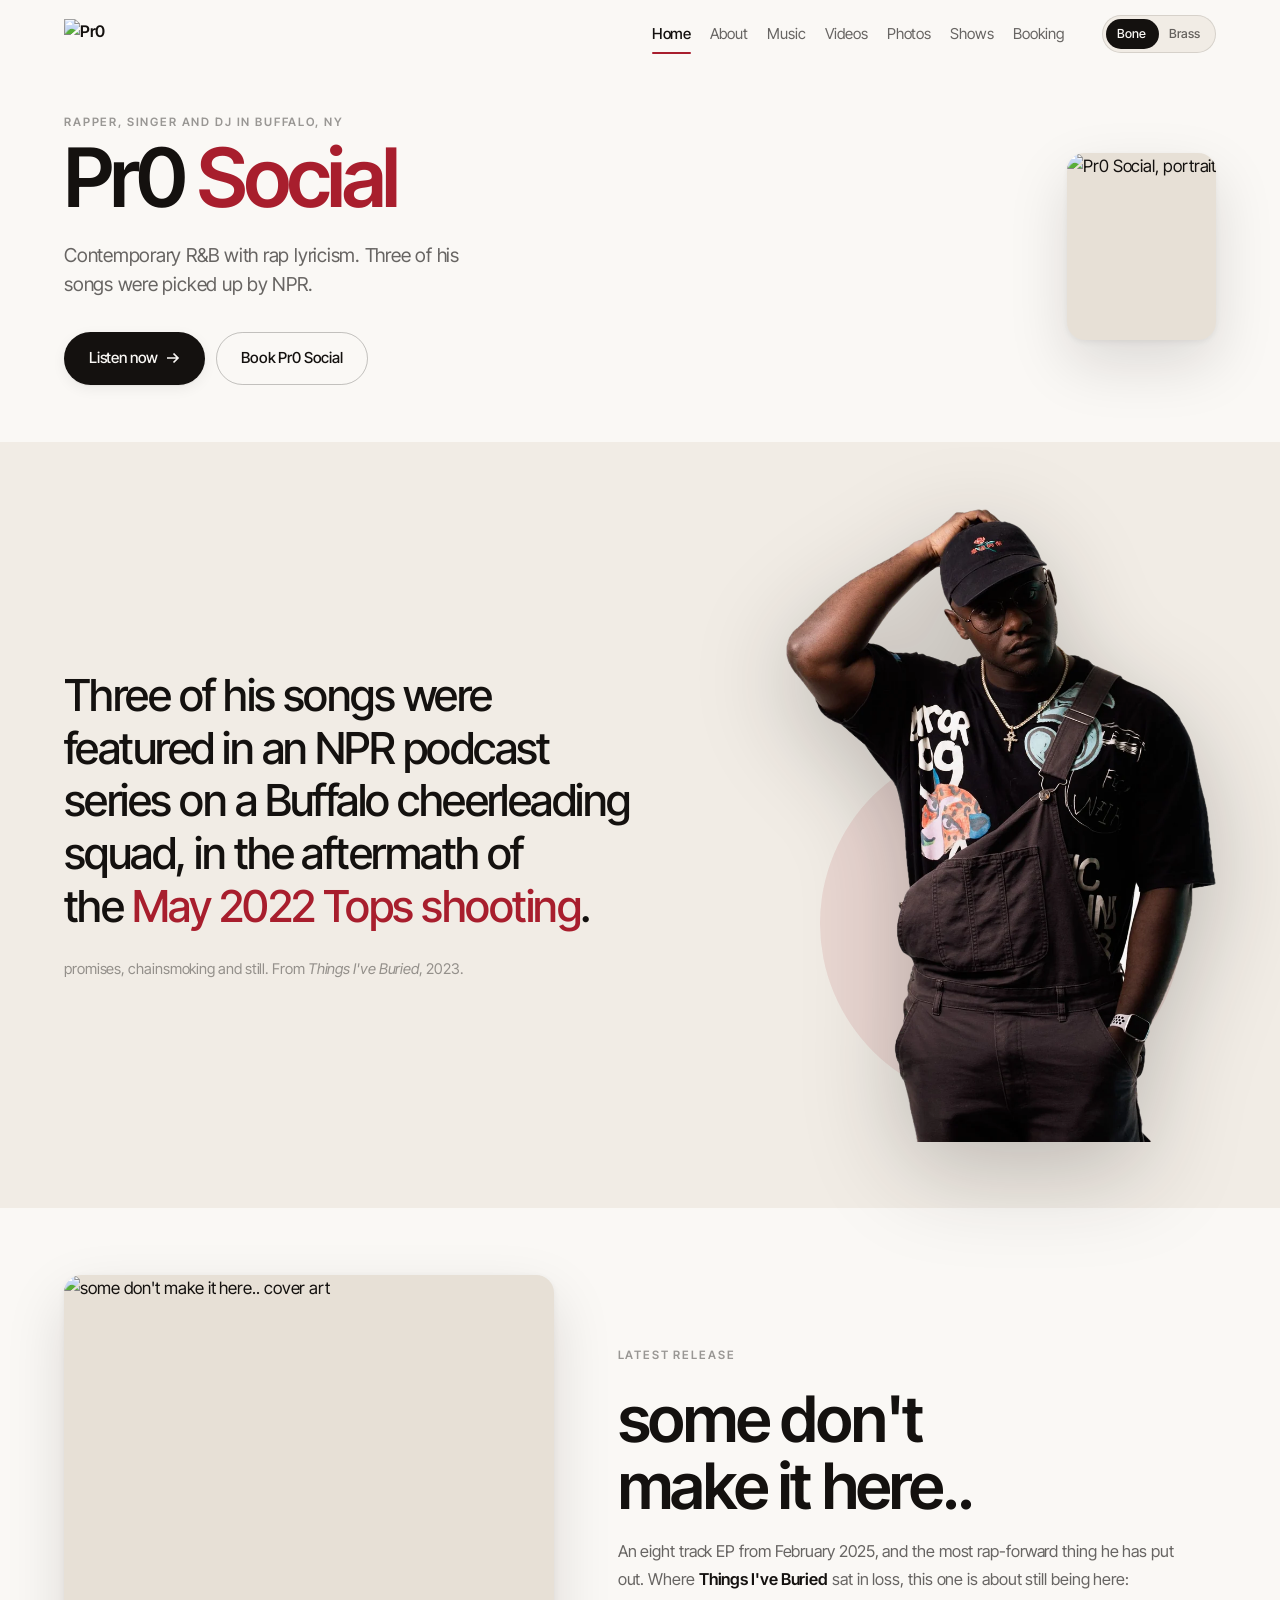
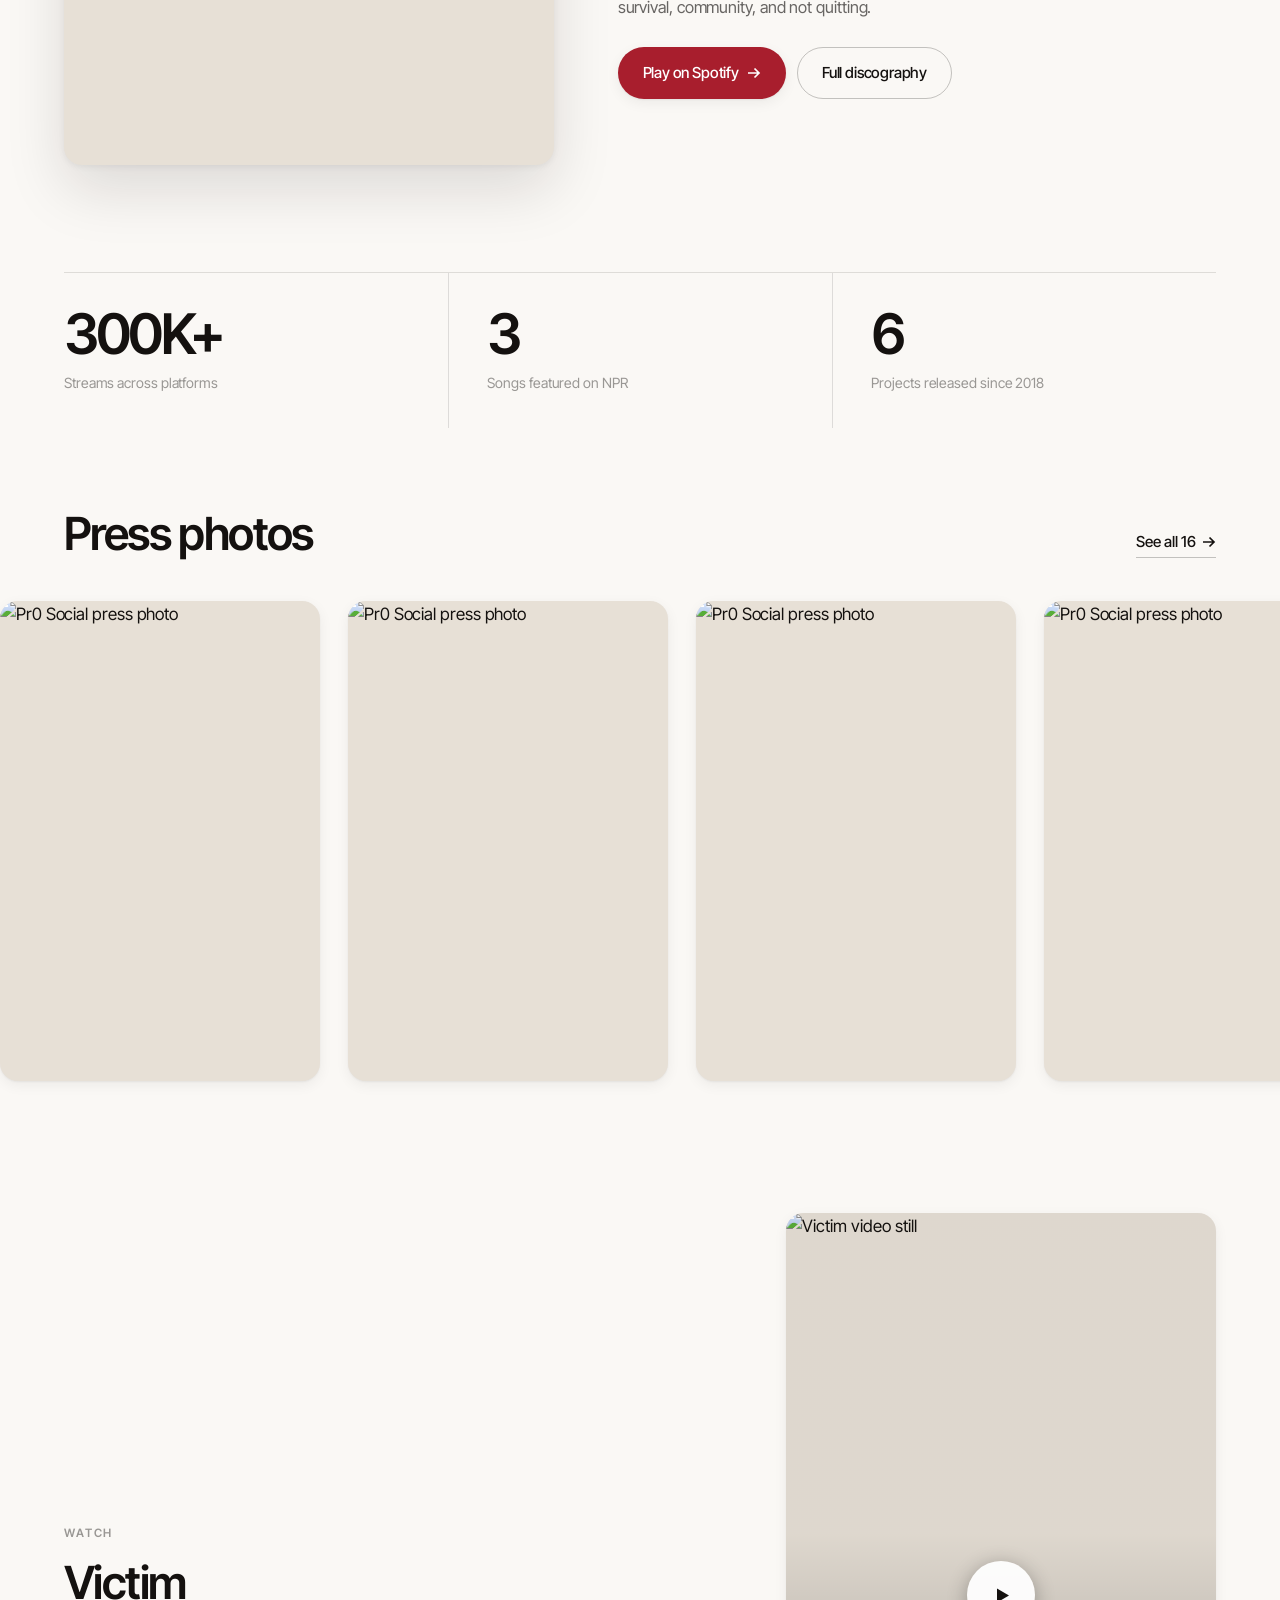
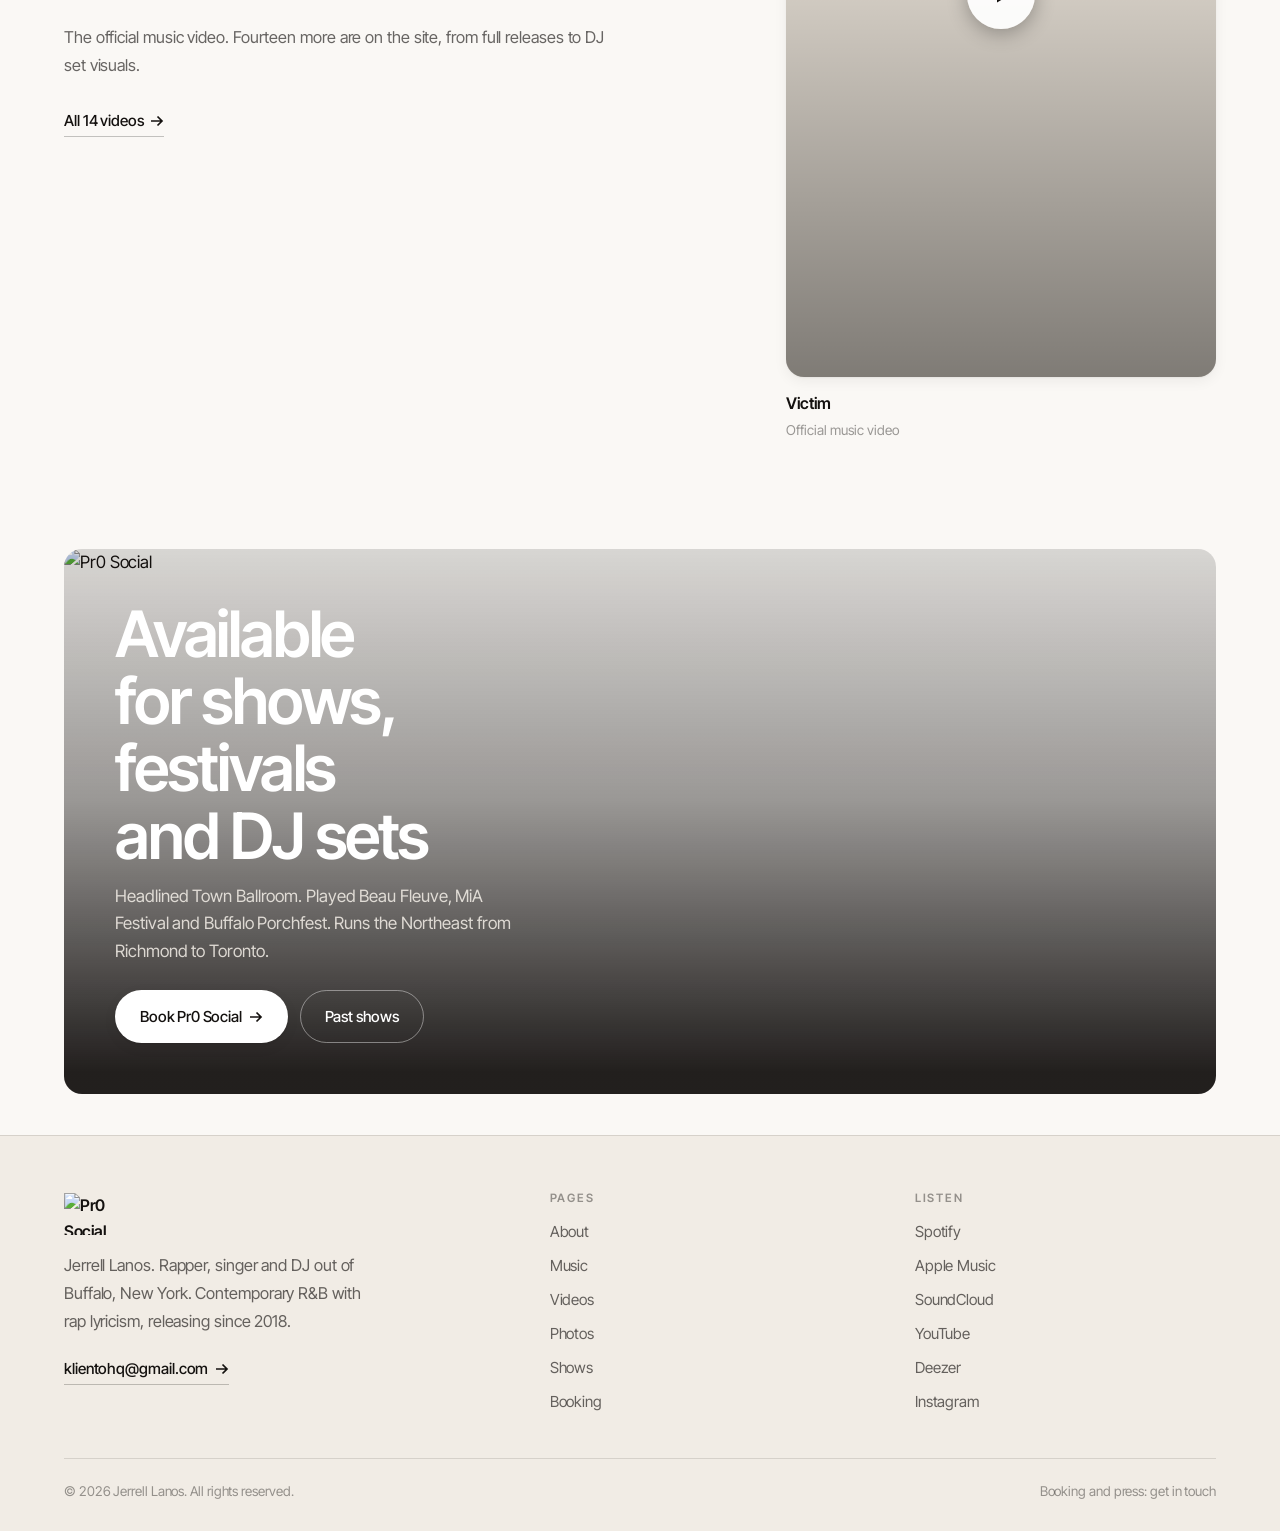
==== commit 264ebcd7: "Point every page at a live inbox, and list the booking inbox the client actually bought booking@pr0s" ====
--- a/index.html
+++ b/index.html
@@ -139,7 +139,7 @@
           <img class="brand__light" src="assets/opt/logomark-light.png" alt="Pr0 Social" width="78" height="42">
         </a>
         <p class="copy" style="margin-top:1rem;max-width:34ch">Jerrell Lanos. Rapper, singer and DJ out of Buffalo, New York. Contemporary R&amp;B with rap lyricism, releasing since 2018.</p>
-        <p style="margin-top:1.25rem"><a class="tlink" href="mailto:booking@pr0social.com">booking@pr0social.com<svg class="arw" width="14" height="14" viewBox="0 0 14 14" fill="none" stroke="currentColor" stroke-width="1.7" aria-hidden="true"><path d="M1 7h11M7.5 2.5L12 7l-4.5 4.5"/></svg></a></p>
+        <p style="margin-top:1.25rem"><a class="tlink" href="mailto:klientohq@gmail.com">klientohq@gmail.com<svg class="arw" width="14" height="14" viewBox="0 0 14 14" fill="none" stroke="currentColor" stroke-width="1.7" aria-hidden="true"><path d="M1 7h11M7.5 2.5L12 7l-4.5 4.5"/></svg></a></p>
       </div>
       <div>
         <h3>Pages</h3>
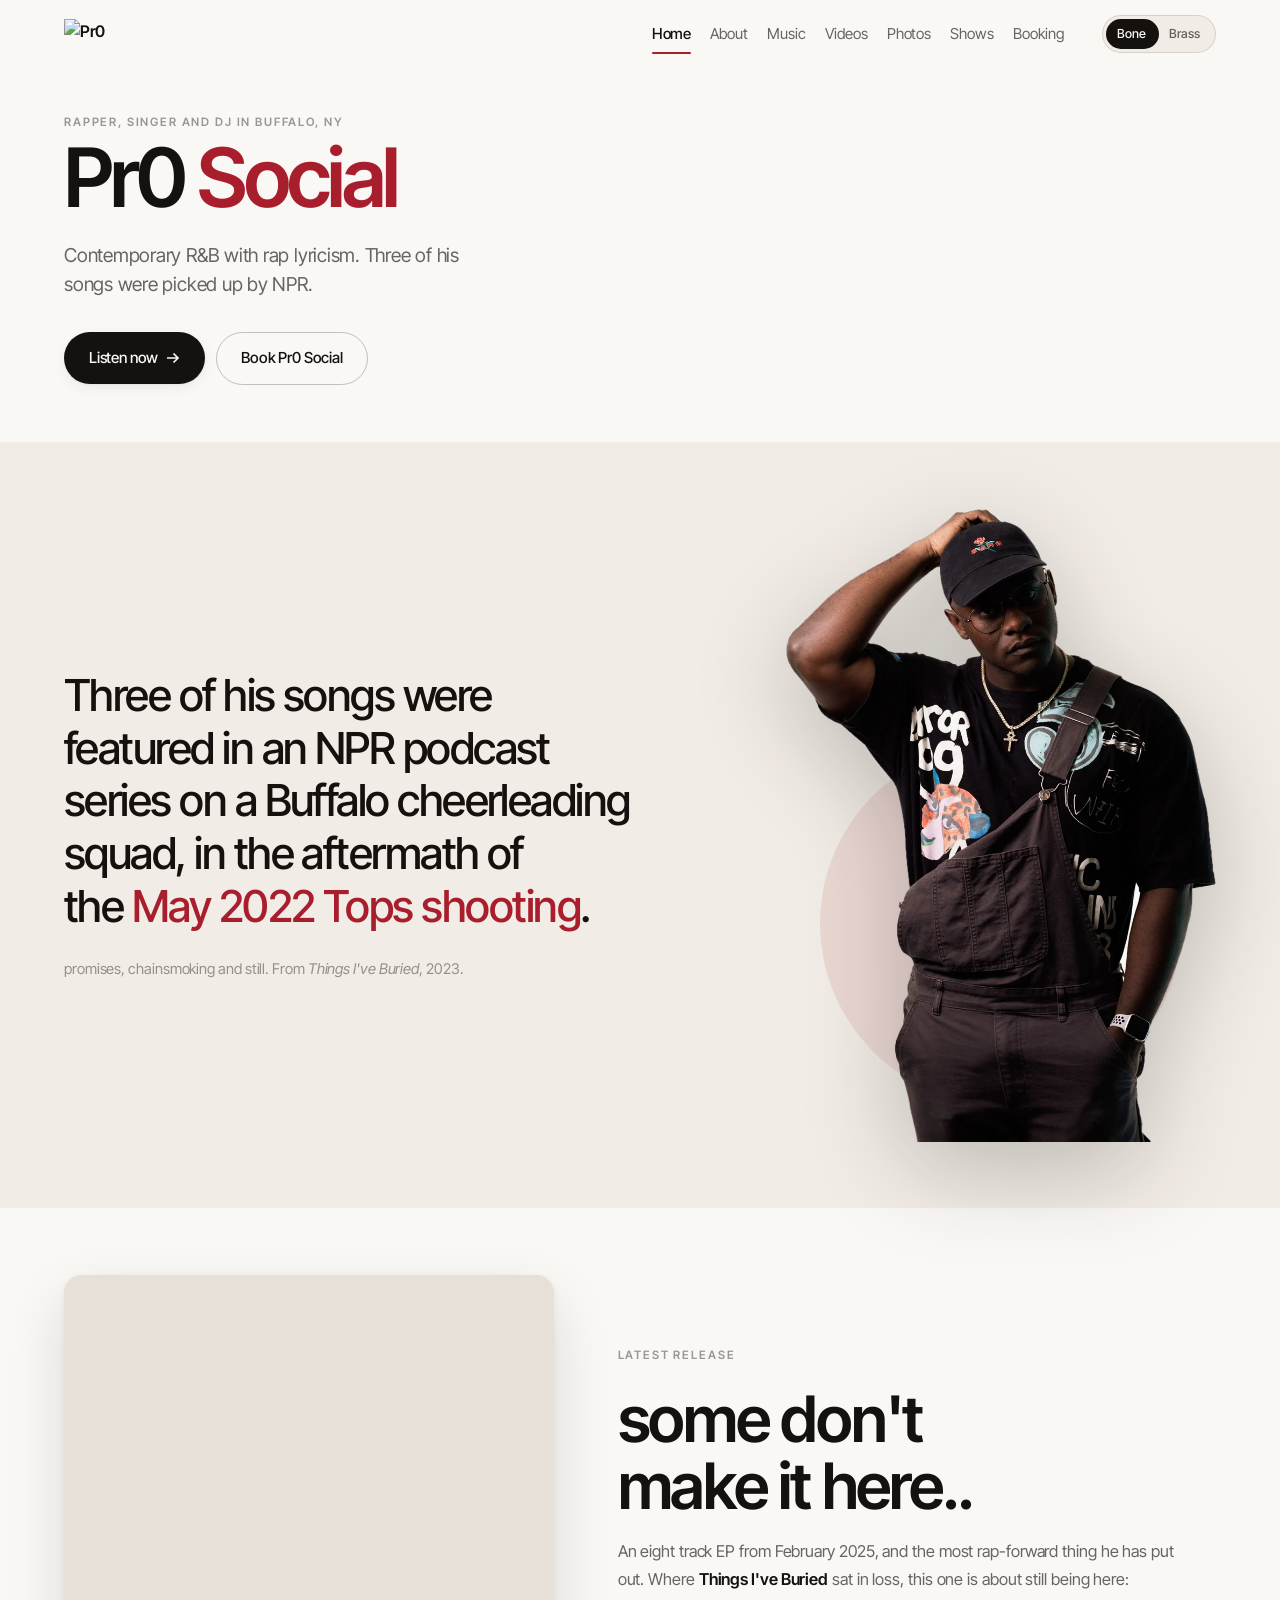
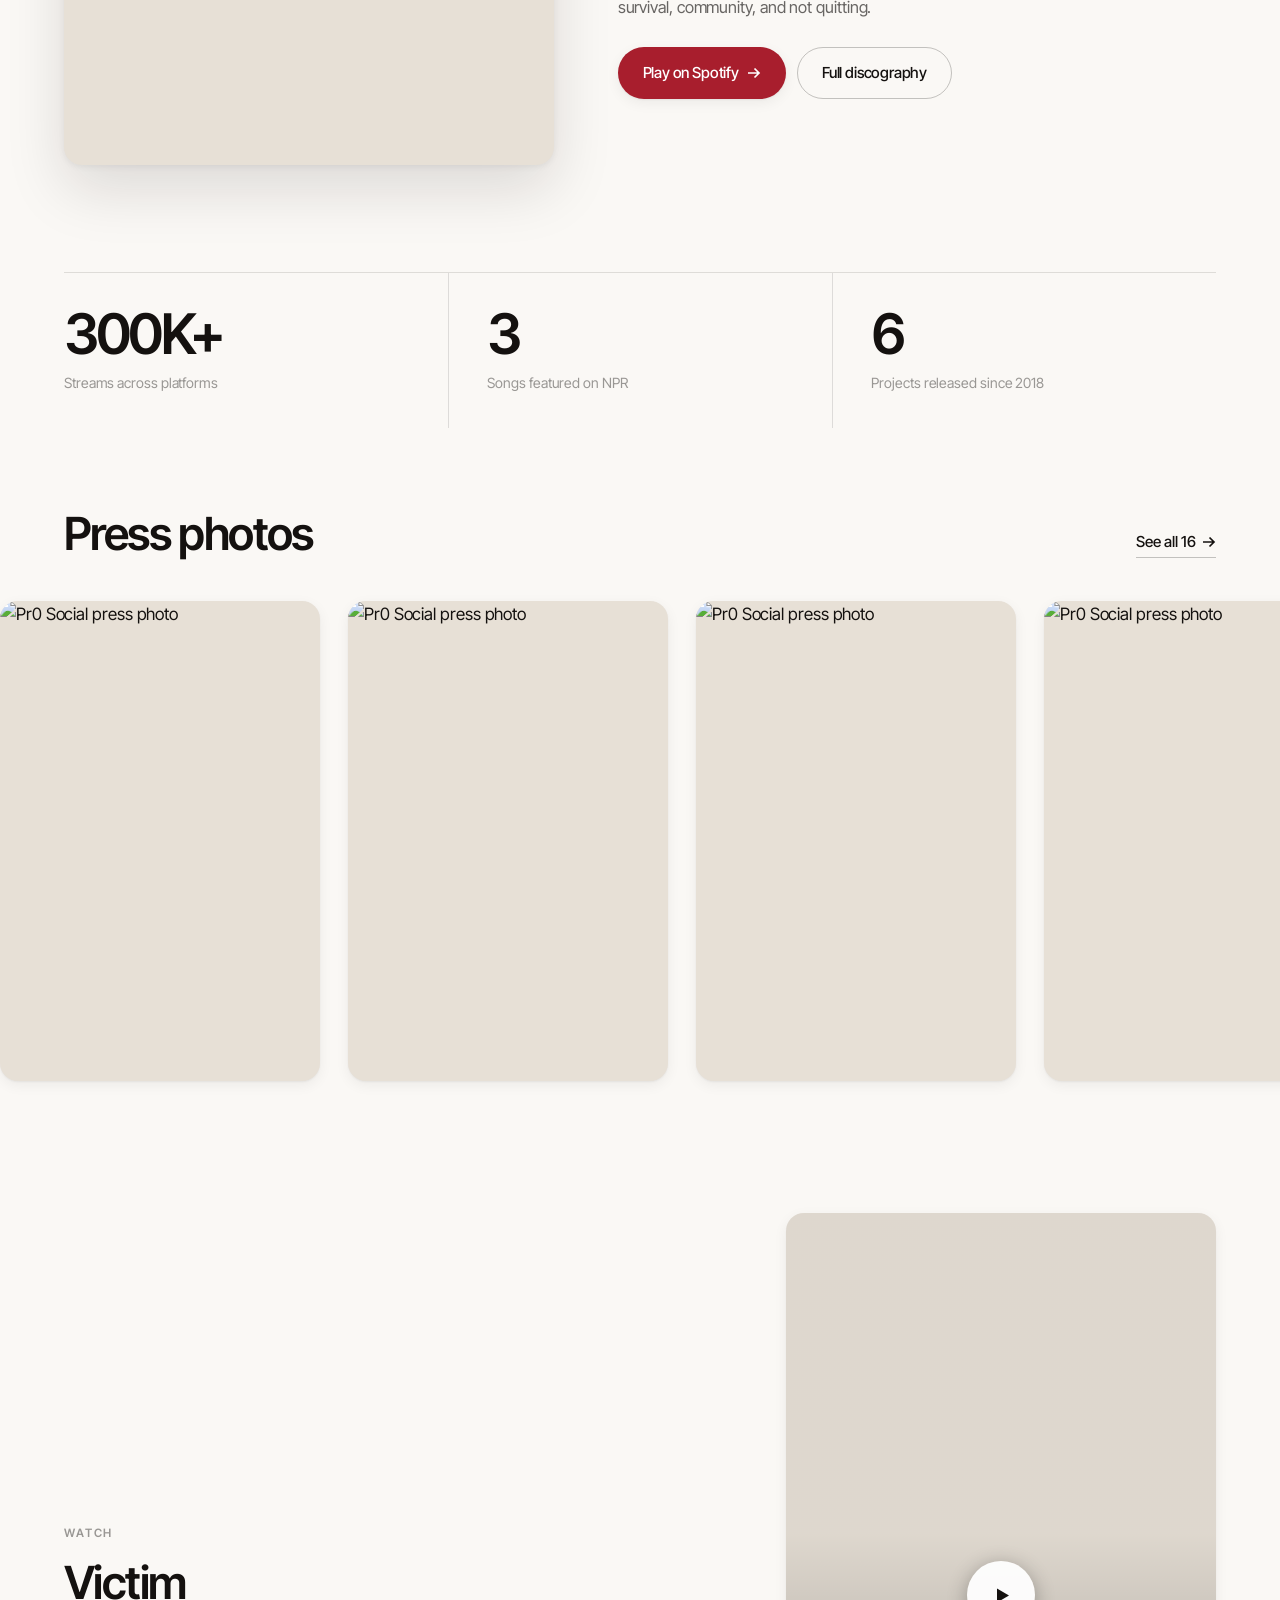
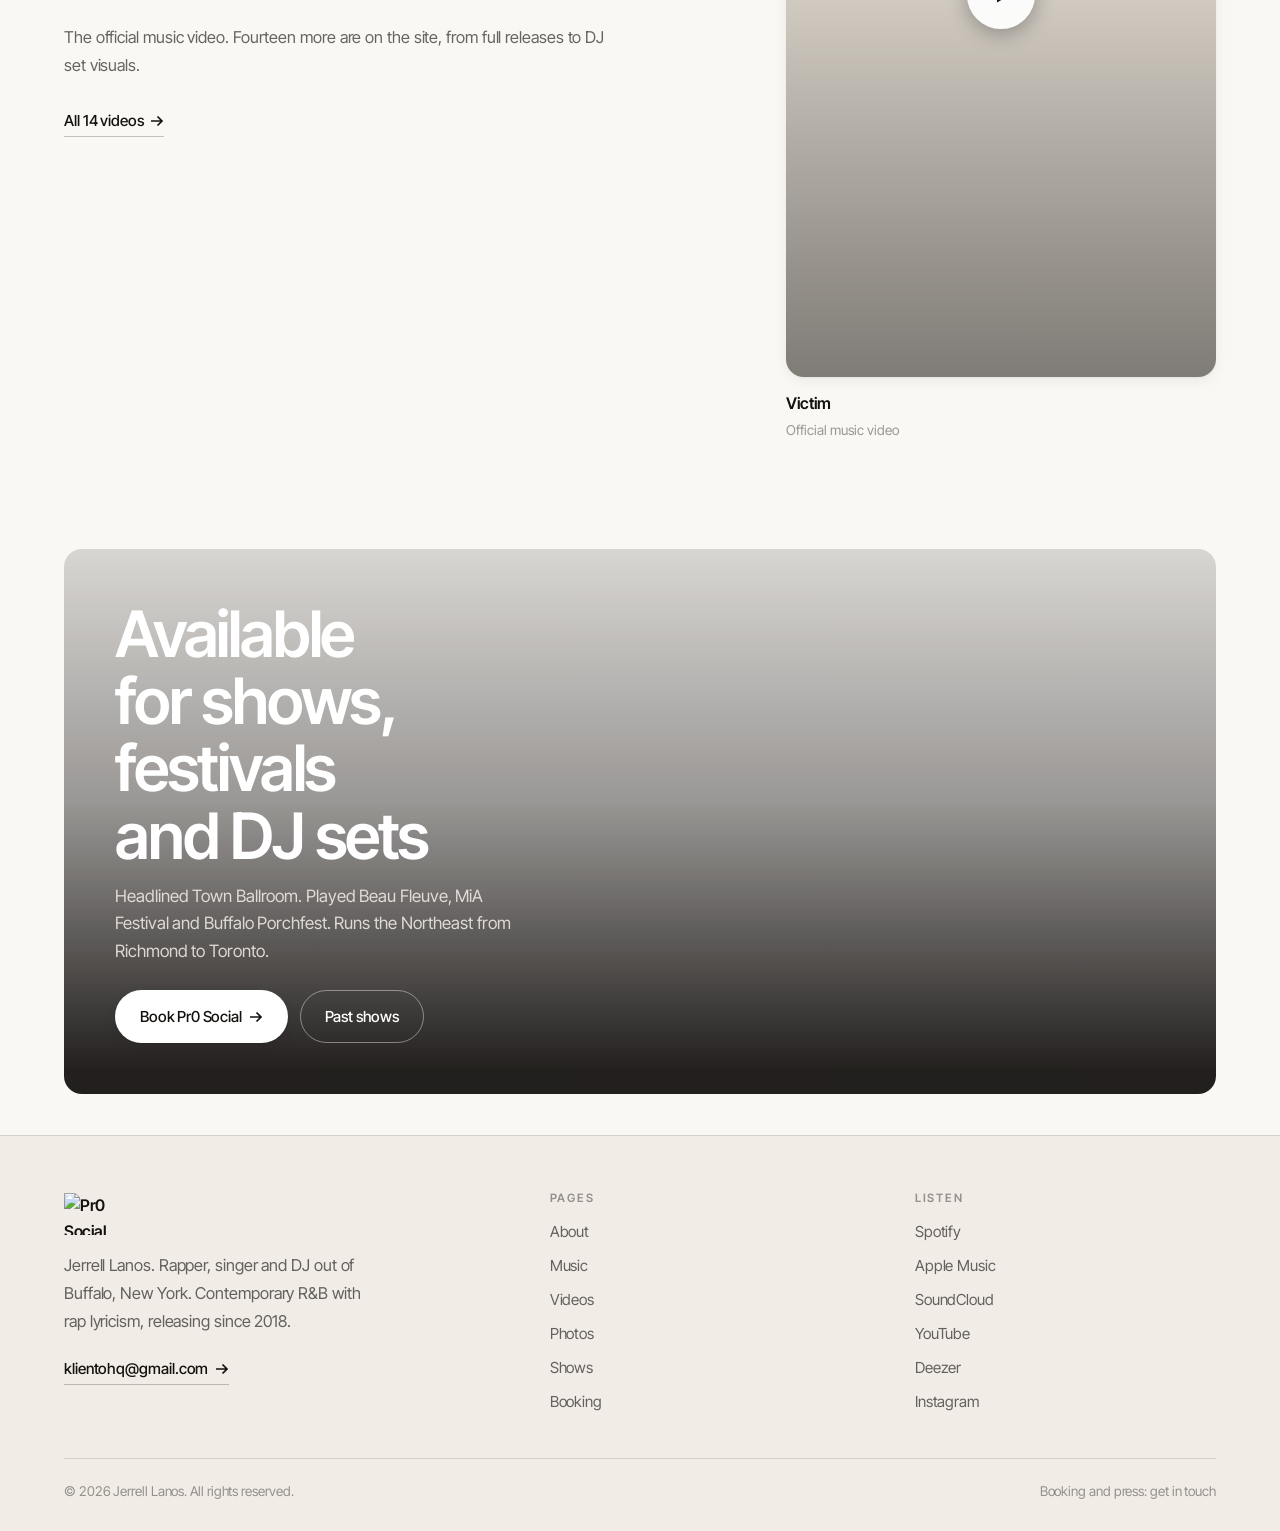
==== commit 1cbabf8b: "Point the site at pr0social.com, his own domain Camilo bought pr0social.com on GoDaddy 2026-09-15. E" ====
--- a/index.html
+++ b/index.html
@@ -5,13 +5,13 @@
 <meta name="viewport" content="width=device-width, initial-scale=1">
 <title>Pr0 Social | Official Site and EPK</title>
 <meta name="description" content="Jerrell Lanos, known as Pr0 Social. Rapper, singer and DJ from Buffalo, NY. Music, videos, press photos and booking.">
-<link rel="canonical" href="https://thekliento.github.io/Jerrell_Website/index.html">
+<link rel="canonical" href="https://pr0social.com/">
 <meta property="og:type" content="website">
 <meta property="og:site_name" content="Pr0 Social">
 <meta property="og:title" content="Pr0 Social | Official Site and EPK">
 <meta property="og:description" content="Jerrell Lanos, known as Pr0 Social. Rapper, singer and DJ from Buffalo, NY. Music, videos, press photos and booking.">
-<meta property="og:url" content="https://thekliento.github.io/Jerrell_Website/index.html">
-<meta property="og:image" content="https://thekliento.github.io/Jerrell_Website/assets/opt/photo-04-1600.jpg">
+<meta property="og:url" content="https://pr0social.com/">
+<meta property="og:image" content="https://pr0social.com/assets/opt/photo-04-1600.jpg">
 <meta name="twitter:card" content="summary_large_image">
 <meta name="theme-color" content="#faf8f5" media="(prefers-color-scheme: light)">
 <link rel="icon" href="assets/opt/logo-400.jpg">
--- a/css/style.css
+++ b/css/style.css
@@ -642,3 +642,17 @@
 .vh { position: absolute; width: 1px; height: 1px; padding: 0; margin: -1px; overflow: hidden; clip: rect(0 0 0 0); white-space: nowrap; border: 0; }
 .mt-s { margin-top: 1rem; } .mt-m { margin-top: 1.75rem; } .mt-l { margin-top: 2.75rem; }
 .embed { border-radius: var(--r-card); overflow: hidden; box-shadow: var(--shadow-sm); background: var(--ground-2); }
+
+/* 24. CONTACT FORM SUBMISSION ------------------------------------------- */
+
+.field--hp { position: absolute; left: -9999px; width: 1px; height: 1px; overflow: hidden; }
+.formstatus {
+  margin-top: 1rem; font-size: .95rem; line-height: 1.5;
+  padding: .8rem 1rem; border-radius: var(--r-card, 10px);
+  border: 1px solid var(--line, rgba(0,0,0,.12)); background: var(--ground-2, rgba(0,0,0,.03));
+}
+.formstatus[data-state="sending"] { opacity: .75; }
+.formstatus[data-state="ok"] { border-color: var(--accent, #8c2b2b); }
+.formstatus[data-state="error"] { border-color: var(--accent, #8c2b2b); }
+.field.is-invalid input, .field.is-invalid select, .field.is-invalid textarea { border-color: var(--accent, #8c2b2b); }
+#bookform.is-sending { opacity: .8; pointer-events: none; }
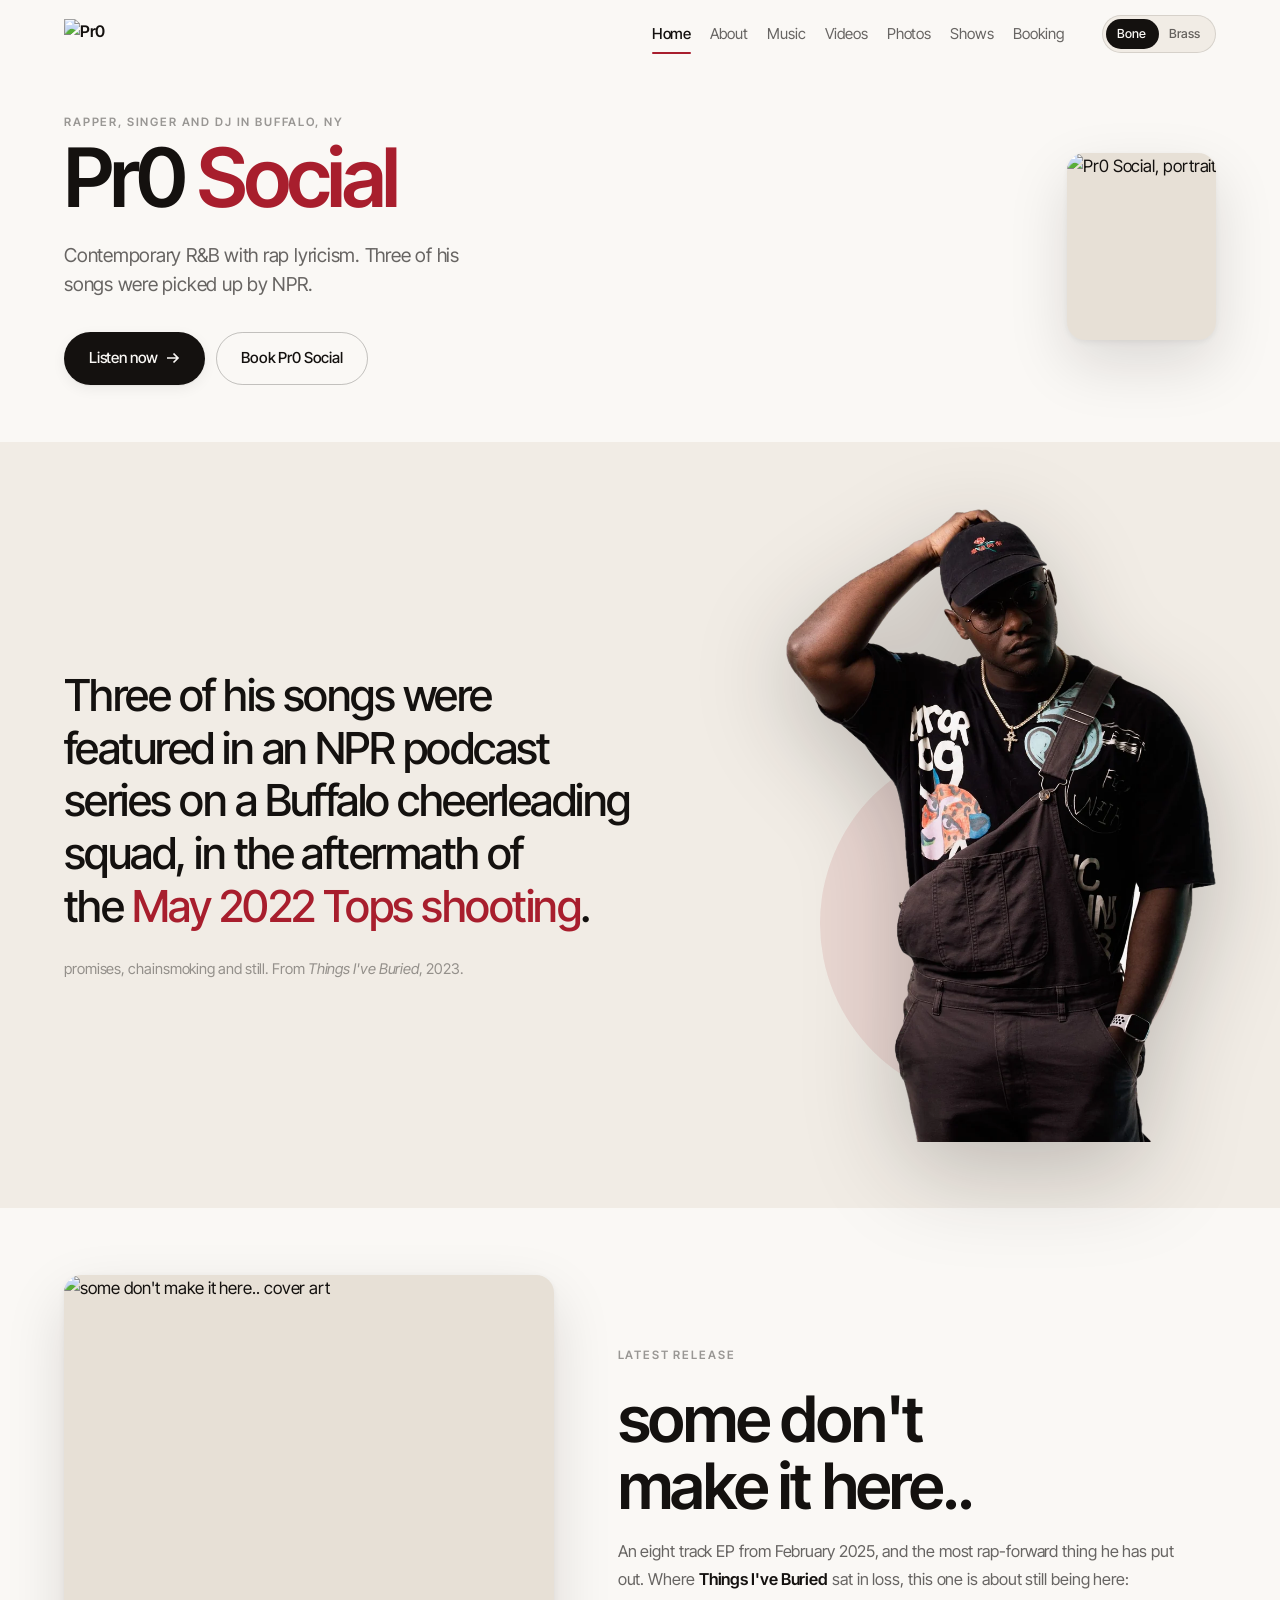
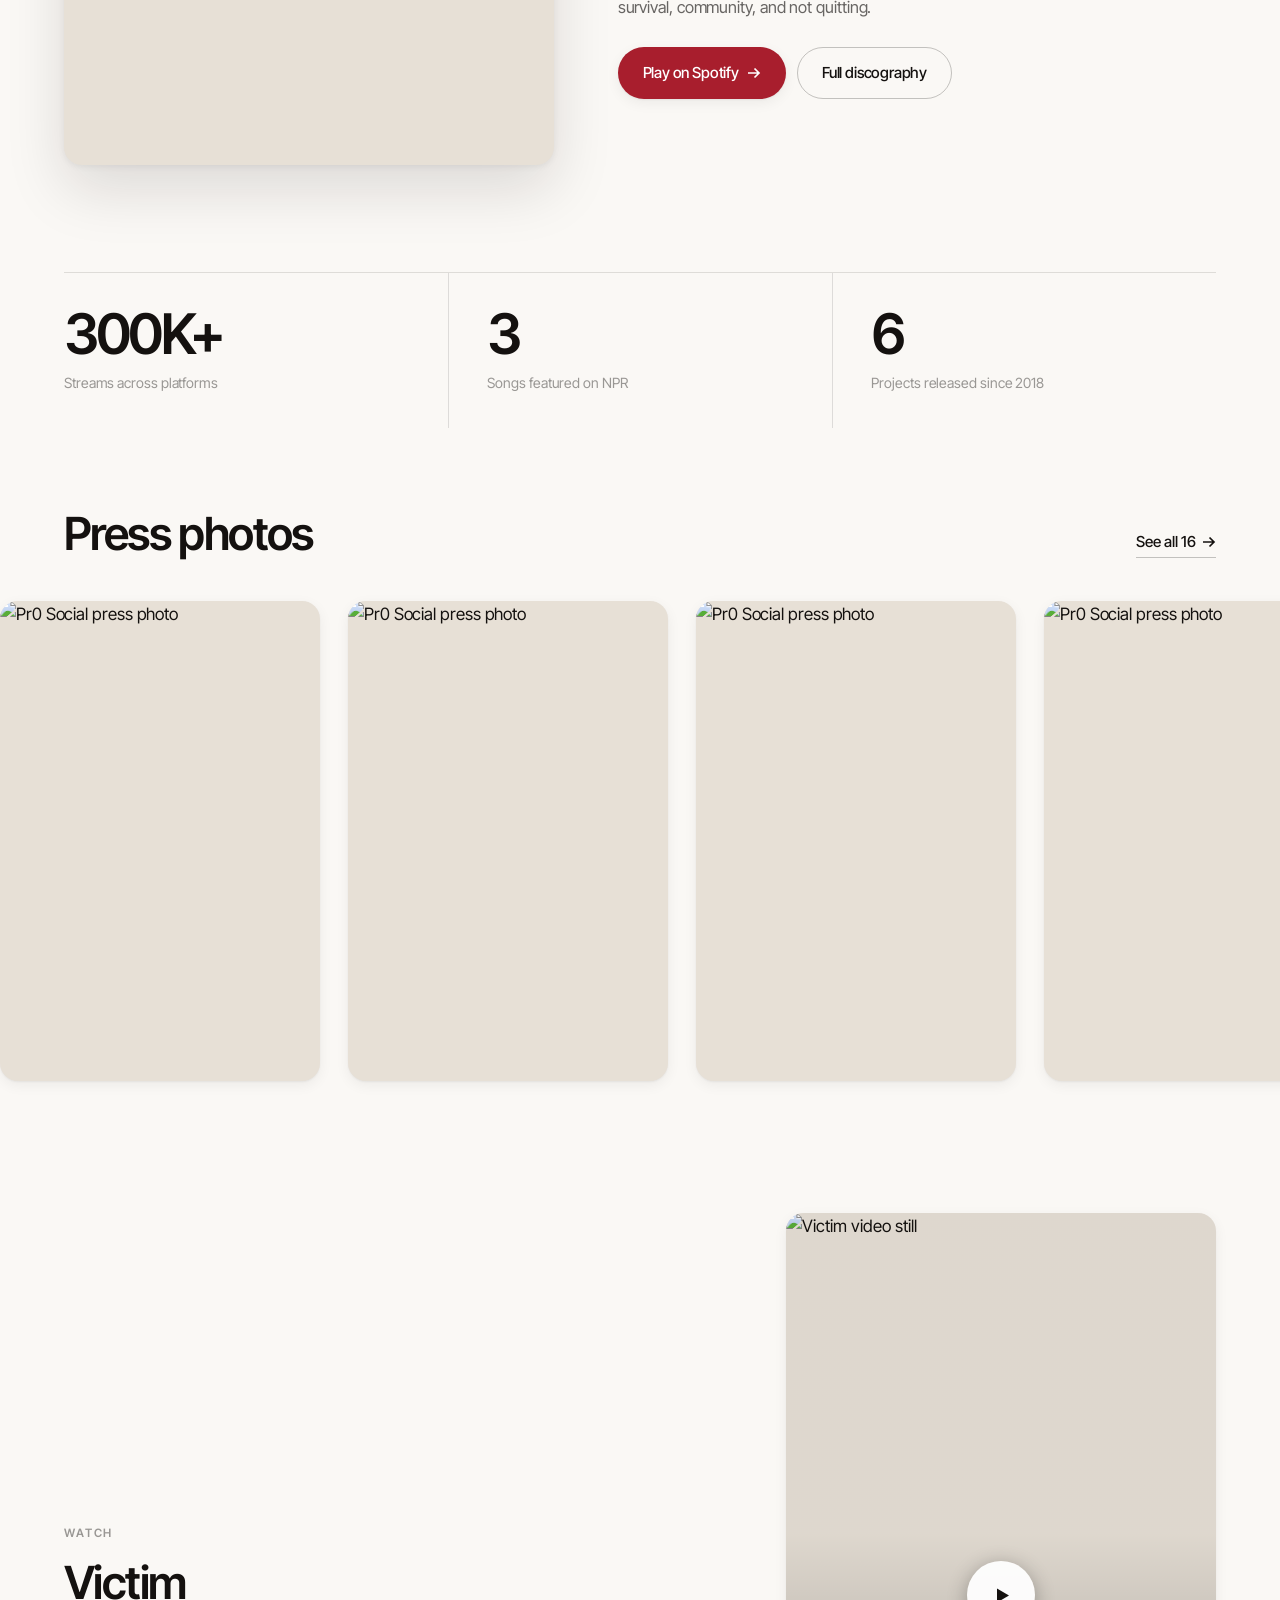
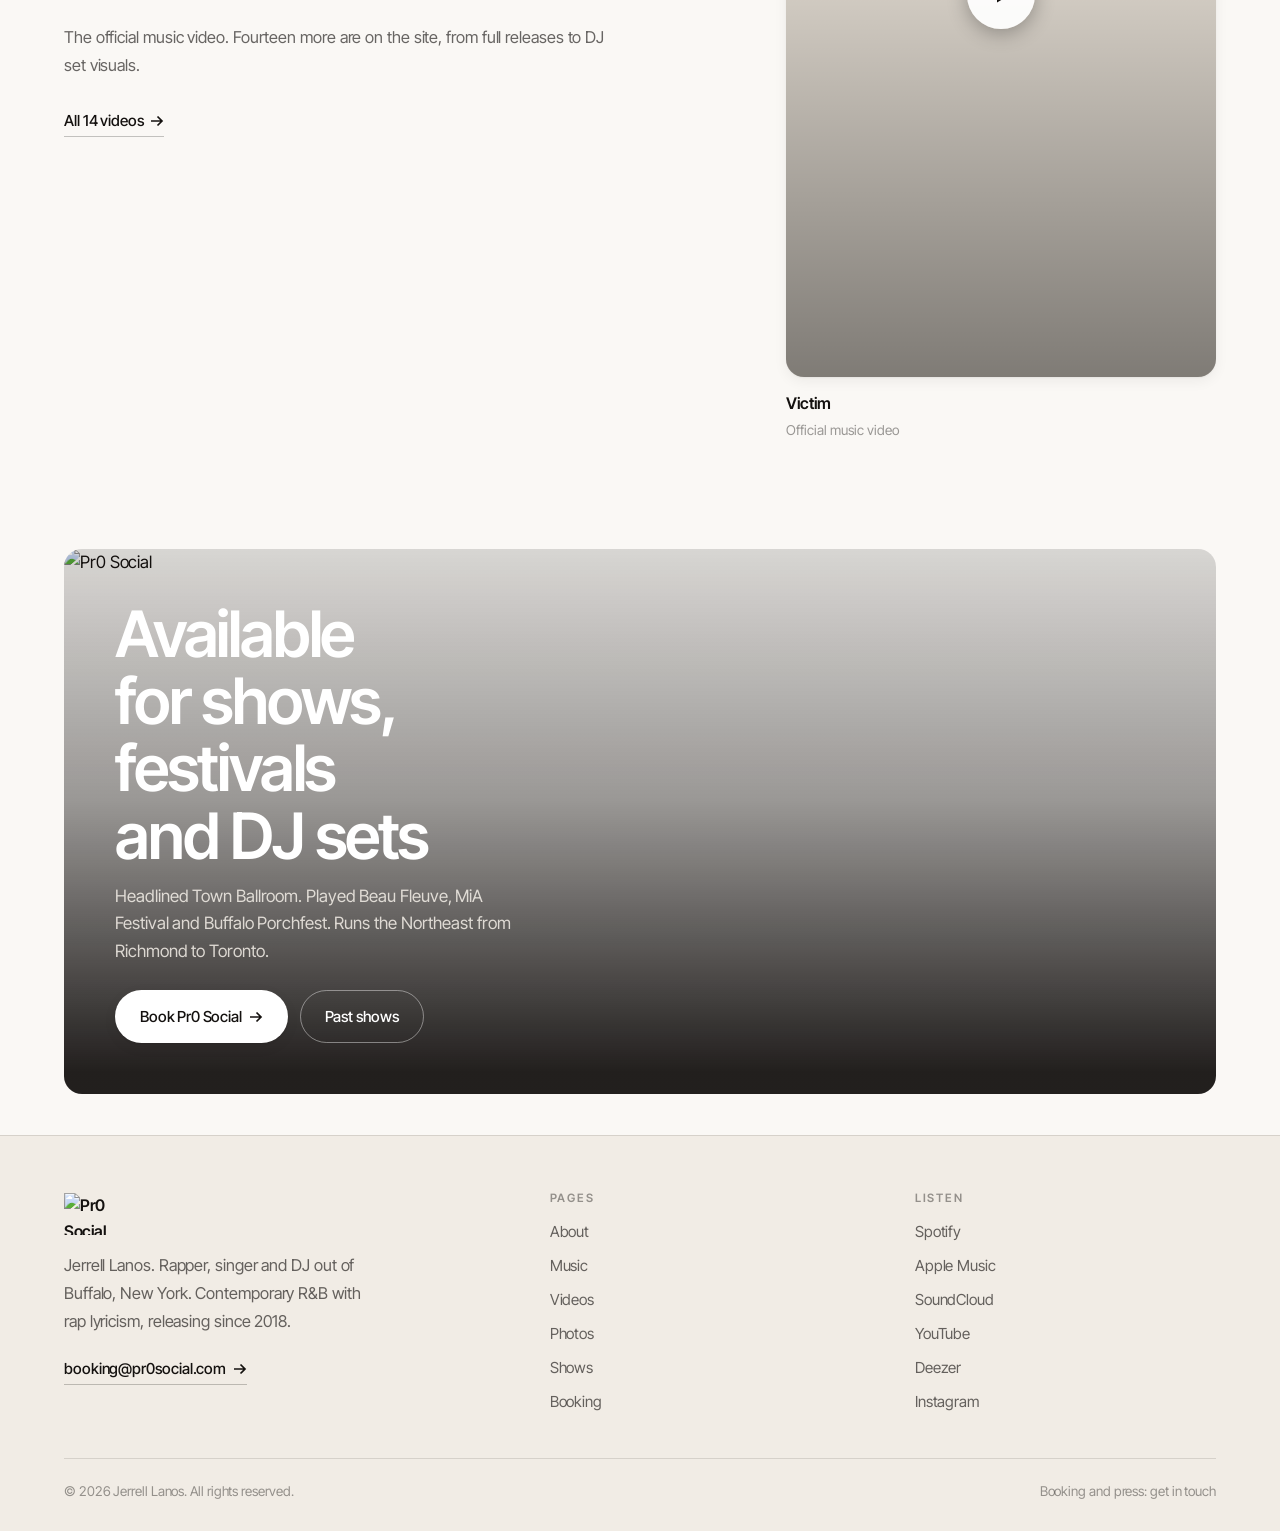
==== commit 0cadd308: "Give the booking form a real backend and a real inbox The form posted to a Formspree placeholder id," ====
--- a/index.html
+++ b/index.html
@@ -139,7 +139,7 @@
           <img class="brand__light" src="assets/opt/logomark-light.png" alt="Pr0 Social" width="78" height="42">
         </a>
         <p class="copy" style="margin-top:1rem;max-width:34ch">Jerrell Lanos. Rapper, singer and DJ out of Buffalo, New York. Contemporary R&amp;B with rap lyricism, releasing since 2018.</p>
-        <p style="margin-top:1.25rem"><a class="tlink" href="mailto:klientohq@gmail.com">klientohq@gmail.com<svg class="arw" width="14" height="14" viewBox="0 0 14 14" fill="none" stroke="currentColor" stroke-width="1.7" aria-hidden="true"><path d="M1 7h11M7.5 2.5L12 7l-4.5 4.5"/></svg></a></p>
+        <p style="margin-top:1.25rem"><a class="tlink" href="mailto:booking@pr0social.com">booking@pr0social.com<svg class="arw" width="14" height="14" viewBox="0 0 14 14" fill="none" stroke="currentColor" stroke-width="1.7" aria-hidden="true"><path d="M1 7h11M7.5 2.5L12 7l-4.5 4.5"/></svg></a></p>
       </div>
       <div>
         <h3>Pages</h3>
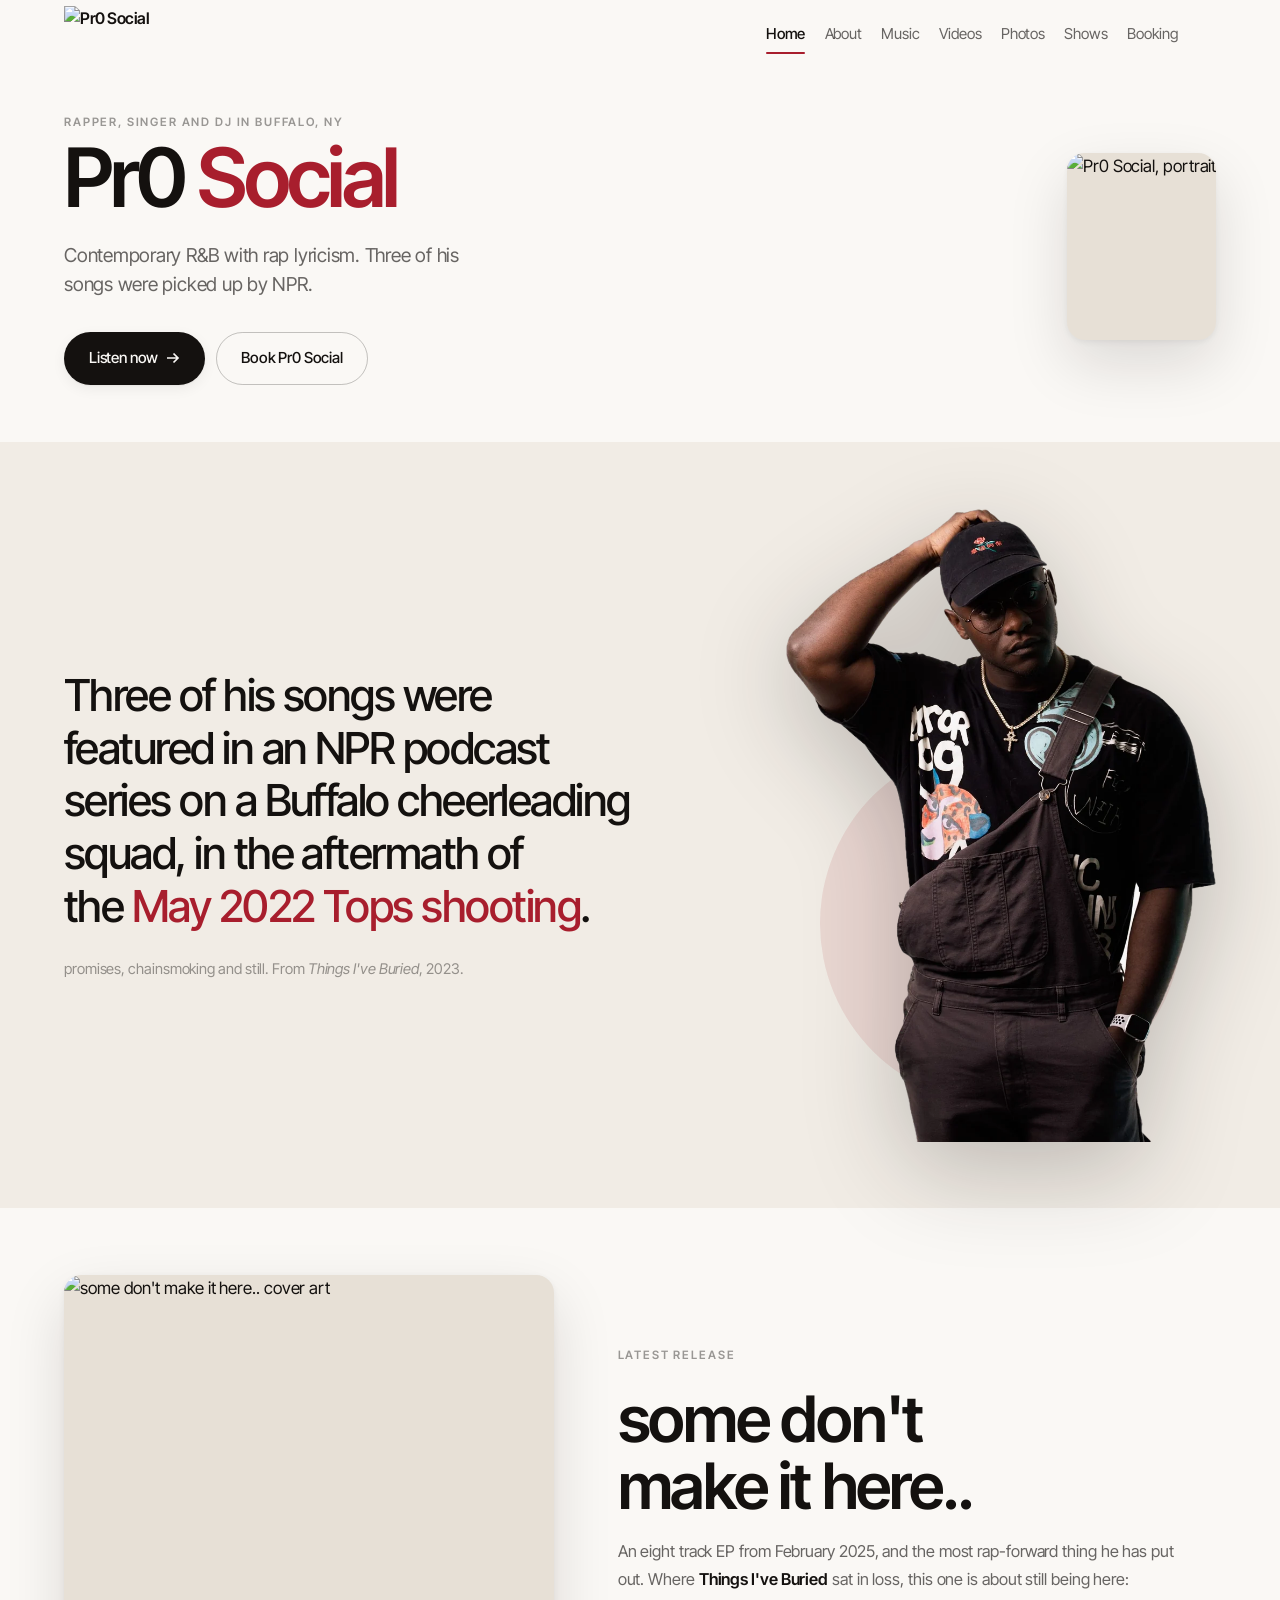
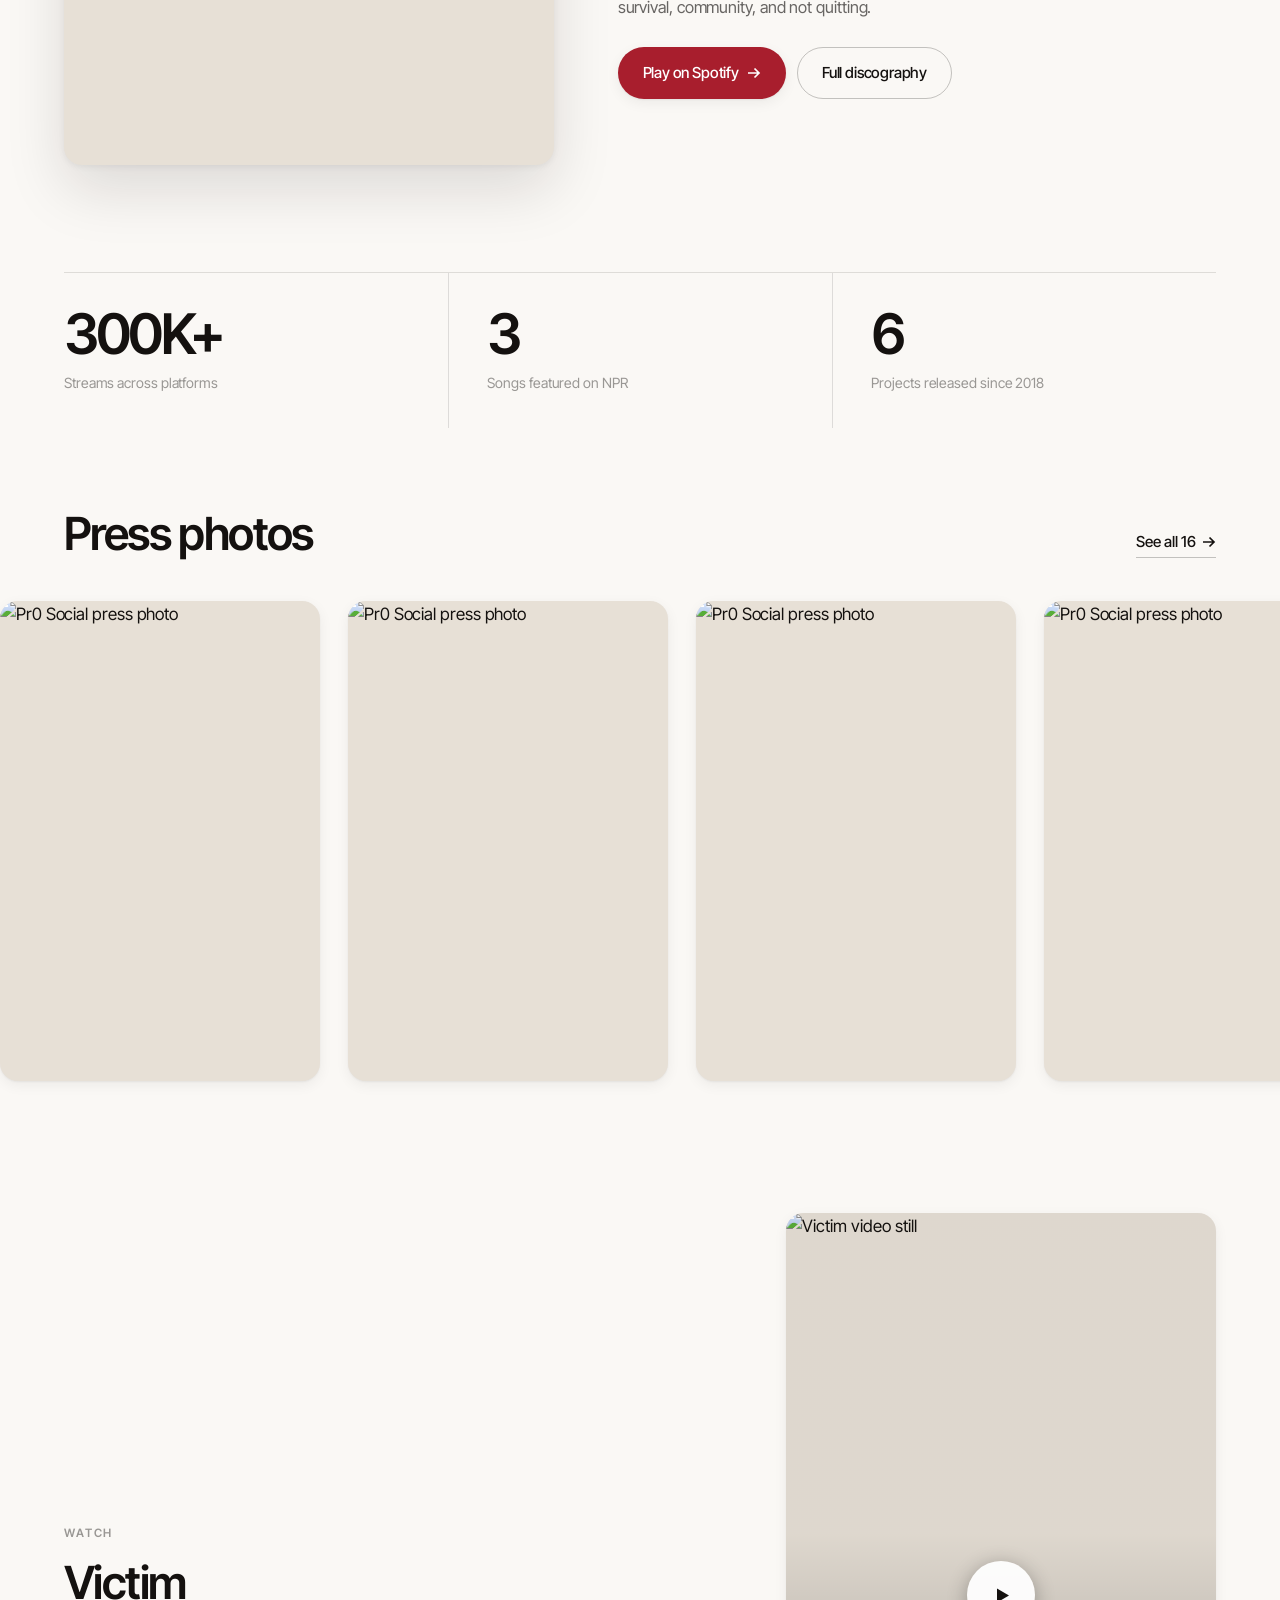
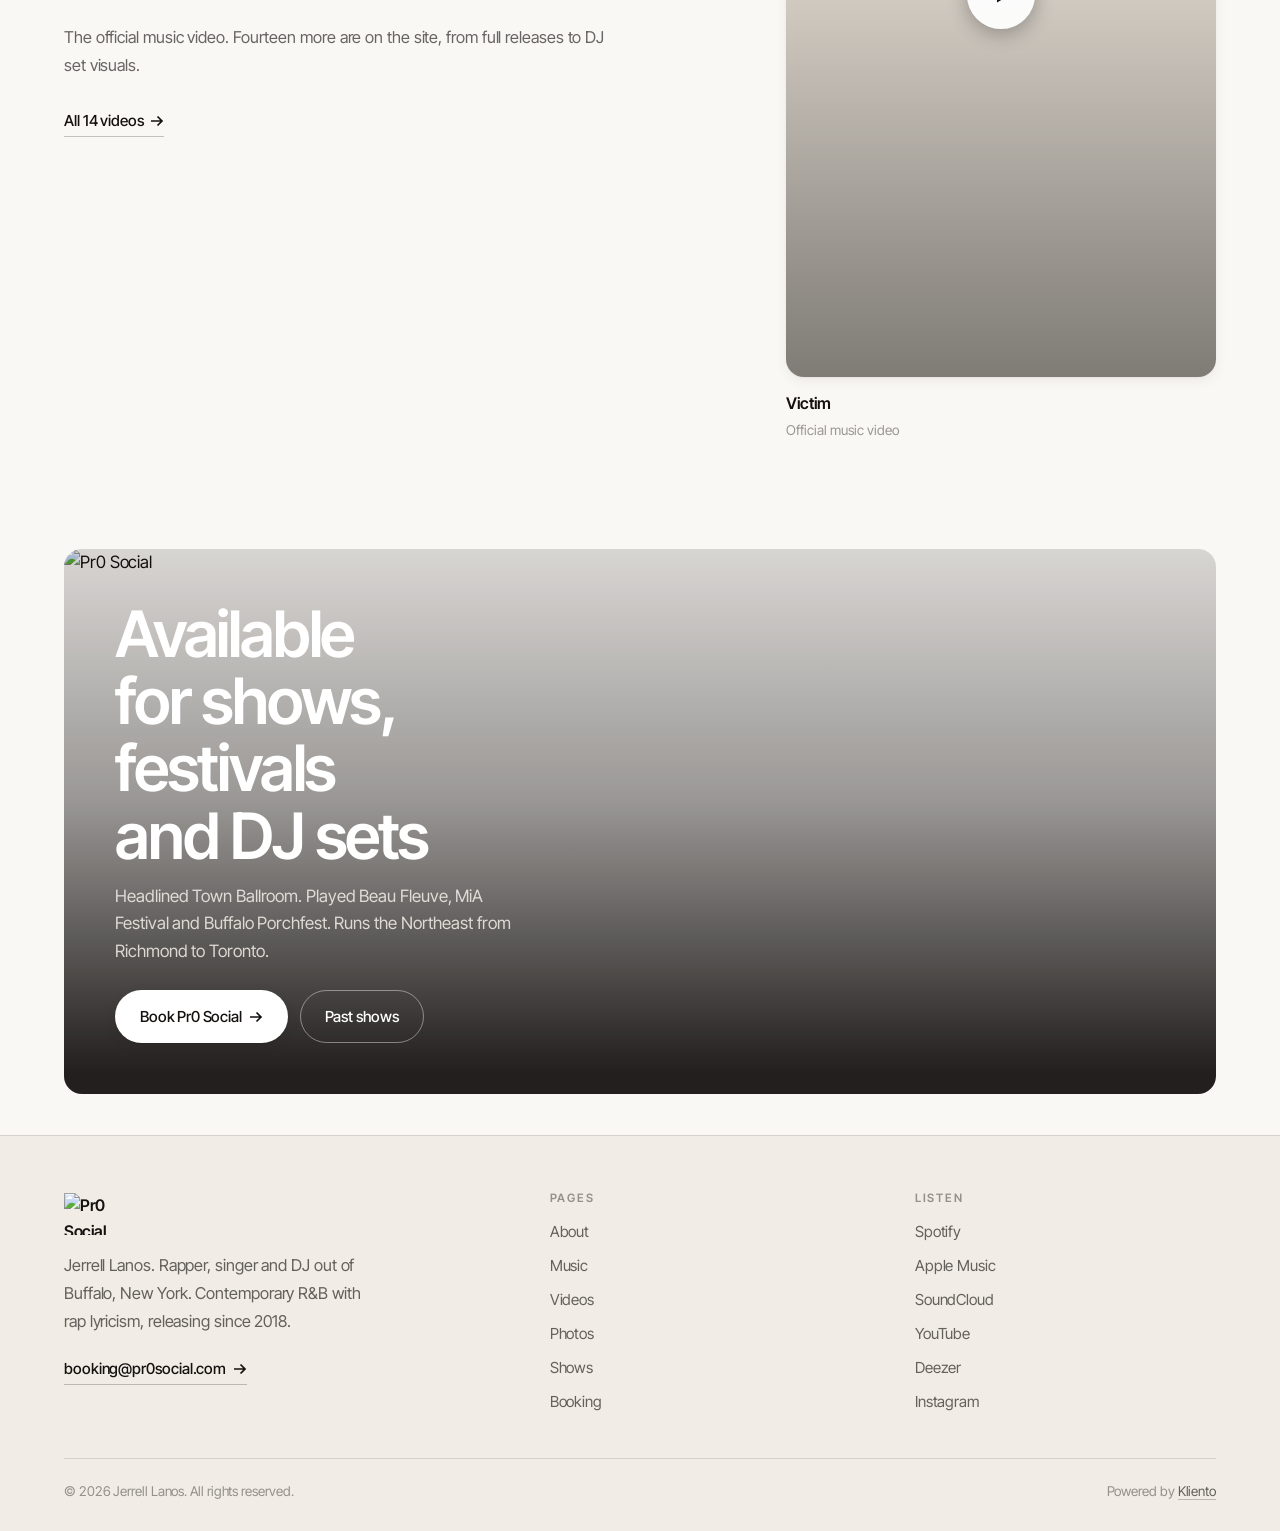
==== commit a3f02a56: "Bone is the only theme, a bigger wordmark, and a Kliento credit in the footer - Retire the Bone/Bras" ====
--- a/index.html
+++ b/index.html
@@ -13,30 +13,25 @@
 <meta property="og:url" content="https://pr0social.com/">
 <meta property="og:image" content="https://pr0social.com/assets/opt/photo-04-1600.jpg">
 <meta name="twitter:card" content="summary_large_image">
-<meta name="theme-color" content="#faf8f5" media="(prefers-color-scheme: light)">
+<meta name="theme-color" content="#faf8f5">
 <link rel="icon" href="assets/opt/logo-400.jpg">
 <link rel="apple-touch-icon" href="assets/opt/logo-400.jpg">
 <link rel="preconnect" href="https://fonts.googleapis.com">
 <link rel="preconnect" href="https://fonts.gstatic.com" crossorigin>
 <link rel="stylesheet" href="https://fonts.googleapis.com/css2?family=Inter+Tight:wght@400;500;600;700&display=swap">
 <link rel="stylesheet" href="css/style.css">
-<script>(function(){document.documentElement.classList.add("js");try{var t=localStorage.getItem("pr0-theme");if(t==="brass")document.documentElement.setAttribute("data-theme","brass");}catch(e){}})();</script>
+<script type="application/ld+json">{"@context":"https://schema.org","@graph":[{"@type":"MusicGroup","@id":"https://pr0social.com/#artist","name":"Pr0 Social","alternateName":"Jerrell Lanos","description":"Rapper, singer and DJ from Buffalo, New York. Contemporary R&B with rap lyricism, releasing since 2018.","url":"https://pr0social.com/","image":"https://pr0social.com/assets/opt/photo-04-1600.jpg","logo":"https://pr0social.com/assets/opt/logo-400.jpg","genre":["Hip Hop","Contemporary R&B","Rap"],"foundingLocation":{"@type":"Place","name":"Buffalo, New York"},"email":"booking@pr0social.com","sameAs":["https://open.spotify.com/artist/4GrmZ6RJ3gzy5oI4p4Z63U","https://music.apple.com/us/artist/pr0-social/1381566556","https://soundcloud.com/pr0social","https://www.youtube.com/channel/UC-7JeAdJZiXaNKRxtAwQQIw","https://www.deezer.com/en/artist/56472262","https://www.instagram.com/prettypr0social/"]},{"@type":"WebSite","@id":"https://pr0social.com/#website","url":"https://pr0social.com/","name":"Pr0 Social","inLanguage":"en-US","publisher":{"@id":"https://pr0social.com/#artist"}}]}</script>
+<script>document.documentElement.classList.add("js");</script>
 </head>
 <body>
 <a class="skip" href="#main">Skip to content</a>
 <header class="header">
   <div class="wrap header__in">
     <a class="brand" href="index.html" aria-label="Pr0 Social, home">
-      <img class="brand__dark" src="assets/opt/logomark-dark.png" alt="Pr0 Social" width="56" height="30">
-      <img class="brand__light" src="assets/opt/logomark-light.png" alt="Pr0 Social" width="56" height="30">
+      <img src="assets/opt/logomark-dark.png" alt="Pr0 Social" width="105" height="56">
     </a>
     <nav class="nav" aria-label="Main"><a href="index.html" aria-current="page">Home</a><a href="about.html">About</a><a href="music.html">Music</a><a href="videos.html">Videos</a><a href="gallery.html">Photos</a><a href="shows.html">Shows</a><a href="contact.html">Booking</a></nav>
     <div class="hactions">
-      <div class="tsw" role="group" aria-label="Colour theme">
-        <span class="tsw__thumb" aria-hidden="true"></span>
-        <button type="button" data-mode="bone" aria-pressed="true">Bone</button>
-        <button type="button" data-mode="brass" aria-pressed="false">Brass</button>
-      </div>
       <button class="navtoggle" type="button" aria-label="Menu" aria-expanded="false" aria-controls="nav"><span></span></button>
     </div>
   </div>
@@ -135,8 +130,7 @@
     <div class="footer__top">
       <div>
         <a class="brand brand--lg" href="index.html" aria-label="Pr0 Social, home">
-          <img class="brand__dark" src="assets/opt/logomark-dark.png" alt="Pr0 Social" width="78" height="42">
-          <img class="brand__light" src="assets/opt/logomark-light.png" alt="Pr0 Social" width="78" height="42">
+          <img src="assets/opt/logomark-dark.png" alt="Pr0 Social" width="78" height="42">
         </a>
         <p class="copy" style="margin-top:1rem;max-width:34ch">Jerrell Lanos. Rapper, singer and DJ out of Buffalo, New York. Contemporary R&amp;B with rap lyricism, releasing since 2018.</p>
         <p style="margin-top:1.25rem"><a class="tlink" href="mailto:booking@pr0social.com">booking@pr0social.com<svg class="arw" width="14" height="14" viewBox="0 0 14 14" fill="none" stroke="currentColor" stroke-width="1.7" aria-hidden="true"><path d="M1 7h11M7.5 2.5L12 7l-4.5 4.5"/></svg></a></p>
@@ -152,7 +146,7 @@
     </div>
     <div class="footer__bot">
       <span>&copy; 2026 Jerrell Lanos. All rights reserved.</span>
-      <span>Booking and press: <a href="contact.html">get in touch</a></span>
+      <span>Powered by <a class="byk" href="https://thekliento.com" target="_blank" rel="noopener">Kliento</a></span>
     </div>
   </div>
 </footer>
--- a/css/style.css
+++ b/css/style.css
@@ -5,9 +5,9 @@
    ========================================================================== */
 
 /* 1. TOKENS -------------------------------------------------------------- */
-/* "bone" is drawn from the artist's own photography and cover art: bone-white
-   ground, near-black ink, crimson pulled from the roses. "brass" is the
-   original identity: near-black ground, gold accent. */
+/* One theme, "bone", drawn from the artist's own photography and cover art:
+   bone-white ground, near-black ink, crimson pulled from the roses.
+   Locked 2026-09-16. The former "brass" alternate was retired; it lives in git. */
 
 :root {
   --ground:      #faf8f5;
@@ -38,27 +38,6 @@
   color-scheme: light;
 }
 
-[data-theme="brass"] {
-  /* The original identity, token for token from the first build:
-     --bg-deep, --bg-dark, --bg-card, --text-primary, --text-secondary,
-     --gold and the gold-tinted borders. */
-  --ground:      #090604;
-  --ground-2:    #120b07;
-  --ground-3:    #1e1208;
-  --ink:         #edd9c0;
-  --ink-2:       #d4b896;
-  --ink-3:       #9b7557;
-  --line:        rgba(196, 146, 74, .18);
-  --line-2:      rgba(196, 146, 74, .45);
-  --accent:      #c4924a;
-  --accent-soft: rgba(196, 146, 74, .16);
-  --accent-ink:  #090604;
-  --shadow-sm:   0 1px 2px rgba(0,0,0,.45), 0 4px 14px rgba(0,0,0,.4);
-  --shadow-lg:   0 2px 6px rgba(0,0,0,.5), 0 24px 60px rgba(0,0,0,.6);
-  --glass:       rgba(9, 6, 4, .85);
-
-  color-scheme: dark;
-}
 
 /* 2. RESET + BASE -------------------------------------------------------- */
 
@@ -152,12 +131,9 @@
 .header__in { height: 68px; display: flex; align-items: center; gap: clamp(1rem, 3vw, 2.5rem); }
 
 .brand { display: inline-flex; align-items: center; gap: .6rem; font-weight: 600; font-size: 1rem; letter-spacing: -.03em; flex-shrink: 0; }
-.brand img { height: 30px; width: auto; object-fit: contain; }
+/* the wordmark carries the header: ~82% of the 68px bar, his call 2026-09-16 */
+.brand img { height: 56px; width: auto; object-fit: contain; }
 .brand--lg img { height: 42px; }
-/* the wordmark is one artwork recoloured per theme, so it sits on either ground */
-.brand__light { display: none; }
-[data-theme="brass"] .brand__dark { display: none; }
-[data-theme="brass"] .brand__light { display: block; }
 
 .nav { display: flex; align-items: center; gap: clamp(.5rem, 1.5vw, 1.5rem); margin-left: auto; white-space: nowrap; }
 .nav a { font-size: .94rem; color: var(--ink-2); padding: .4rem 0; position: relative; transition: color .2s var(--ease); }
@@ -170,21 +146,6 @@
 
 .hactions { display: flex; align-items: center; gap: .6rem; flex-shrink: 0; }
 
-/* theme switch */
-.tsw { display: inline-flex; position: relative; padding: 3px; border: 1px solid var(--line); border-radius: var(--r-pill); background: var(--ground-2); }
-.tsw__thumb {
-  position: absolute; top: 3px; left: 3px;
-  width: calc(50% - 3px); height: calc(100% - 6px);
-  border-radius: var(--r-pill); background: var(--ink);
-  transition: transform .42s var(--ease); pointer-events: none;
-}
-[data-theme="brass"] .tsw__thumb { transform: translateX(100%); }
-.tsw button {
-  position: relative; z-index: 1; border: 0; background: none; cursor: pointer;
-  padding: .34rem .72rem; font-size: .78rem; font-weight: 500;
-  color: var(--ink-2); border-radius: var(--r-pill); transition: color .3s var(--ease);
-}
-.tsw button[aria-pressed="true"] { color: var(--ground); }
 
 .navtoggle {
   display: none; width: 40px; height: 40px;
@@ -199,9 +160,6 @@
   background: var(--ground);
   border-color: var(--line-2);
   box-shadow: 0 1px 2px rgba(20,17,15,.06), 0 8px 20px rgba(20,17,15,.14);
-}
-[data-theme="brass"] .navtoggle:hover, [data-theme="brass"] .navtoggle.is-locked {
-  box-shadow: 0 1px 2px rgba(0,0,0,.5), 0 8px 20px rgba(0,0,0,.55);
 }
 .navtoggle.is-locked { border-color: var(--ink-3); }
 .navtoggle:active { transform: scale(.94); }
@@ -336,7 +294,6 @@
   width: min(100%, 430px); height: auto; margin-left: auto;
   filter: drop-shadow(0 26px 48px rgba(20,17,15,.24));
 }
-[data-theme="brass"] .pull__fig img { filter: drop-shadow(0 26px 48px rgba(0,0,0,.6)); }
 /* the disc reads as a stage behind him rather than a floating cut-out */
 .pull__fig::before {
   content: ""; position: absolute; z-index: -1;
@@ -558,6 +515,8 @@
   border-top: 1px solid var(--line); display: flex; flex-wrap: wrap;
   gap: .75rem 1.5rem; justify-content: space-between; font-size: .84rem; color: var(--ink-3);
 }
+.byk { color: var(--ink-2); border-bottom: 1px solid var(--line-2); transition: color .2s var(--ease), border-color .2s var(--ease); }
+.byk:hover { color: var(--accent); border-color: var(--accent); }
 
 /* 20. MODAL -------------------------------------------------------------- */
 
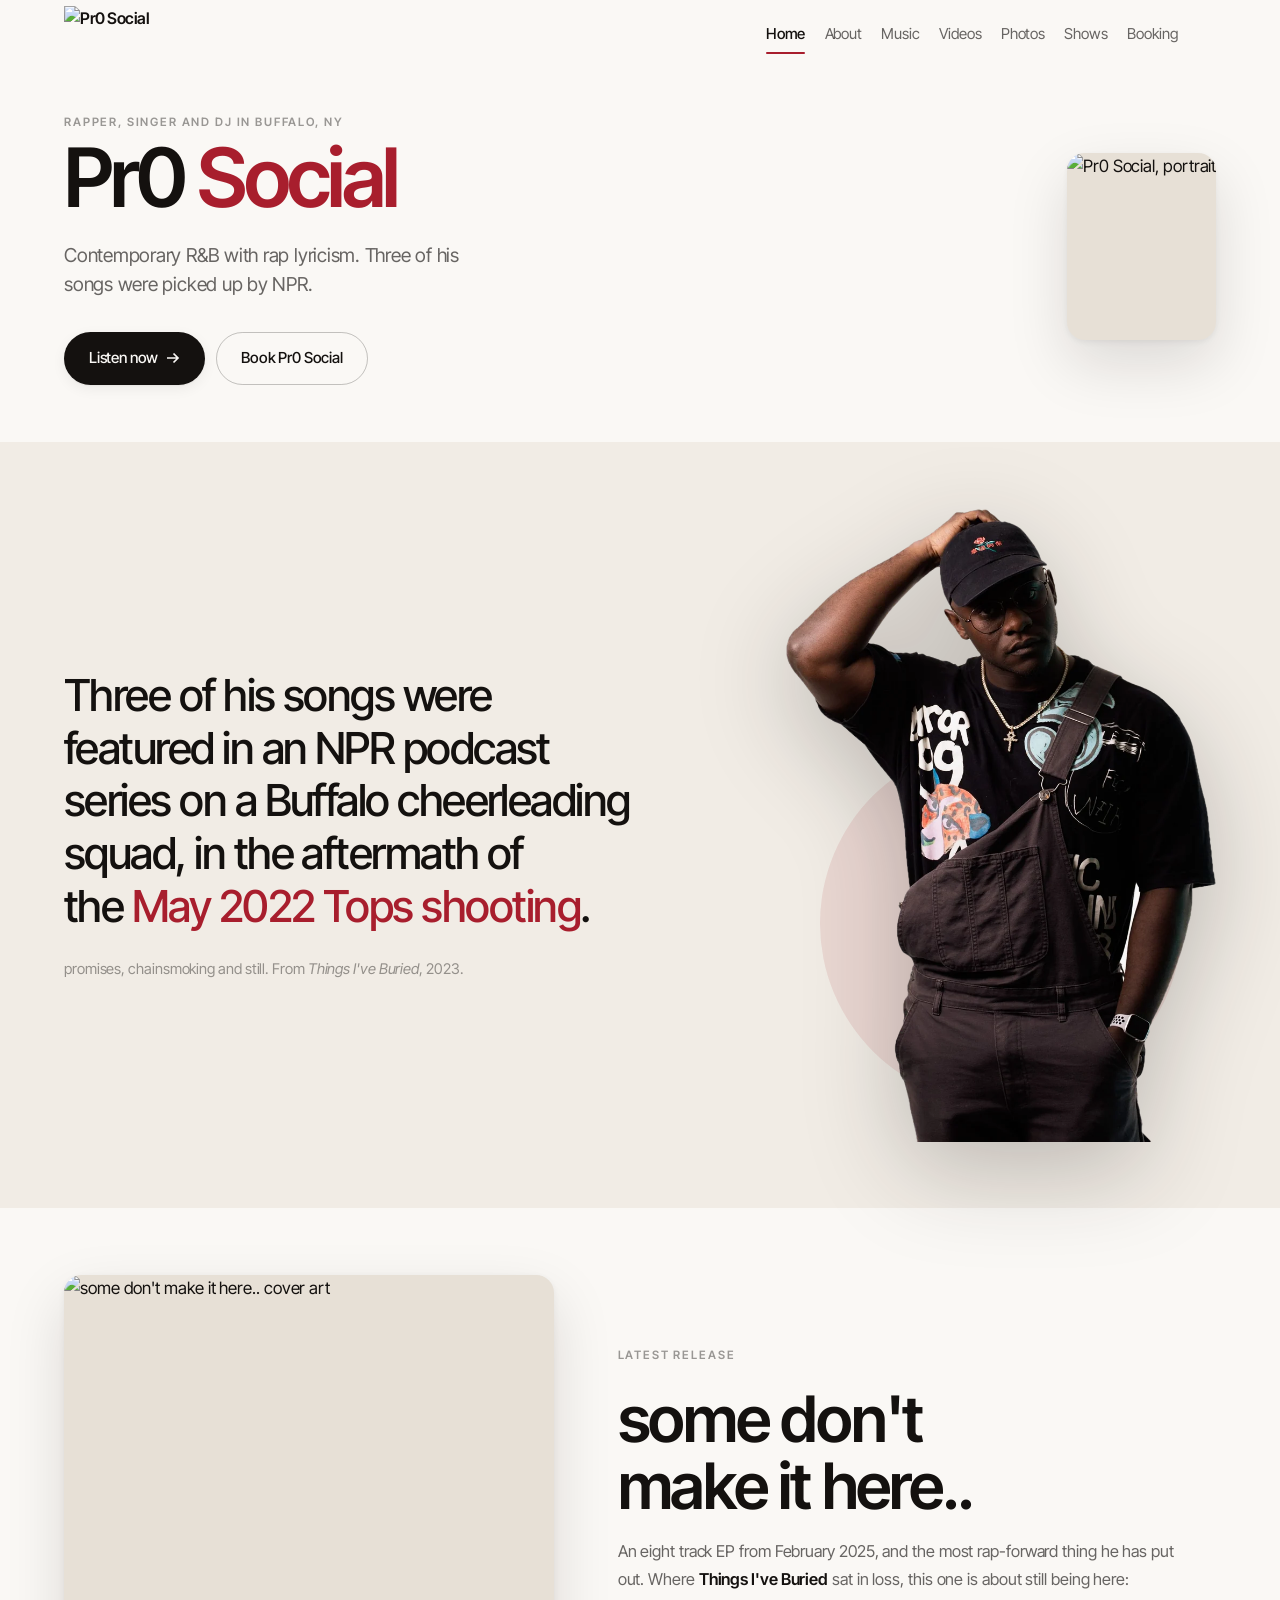
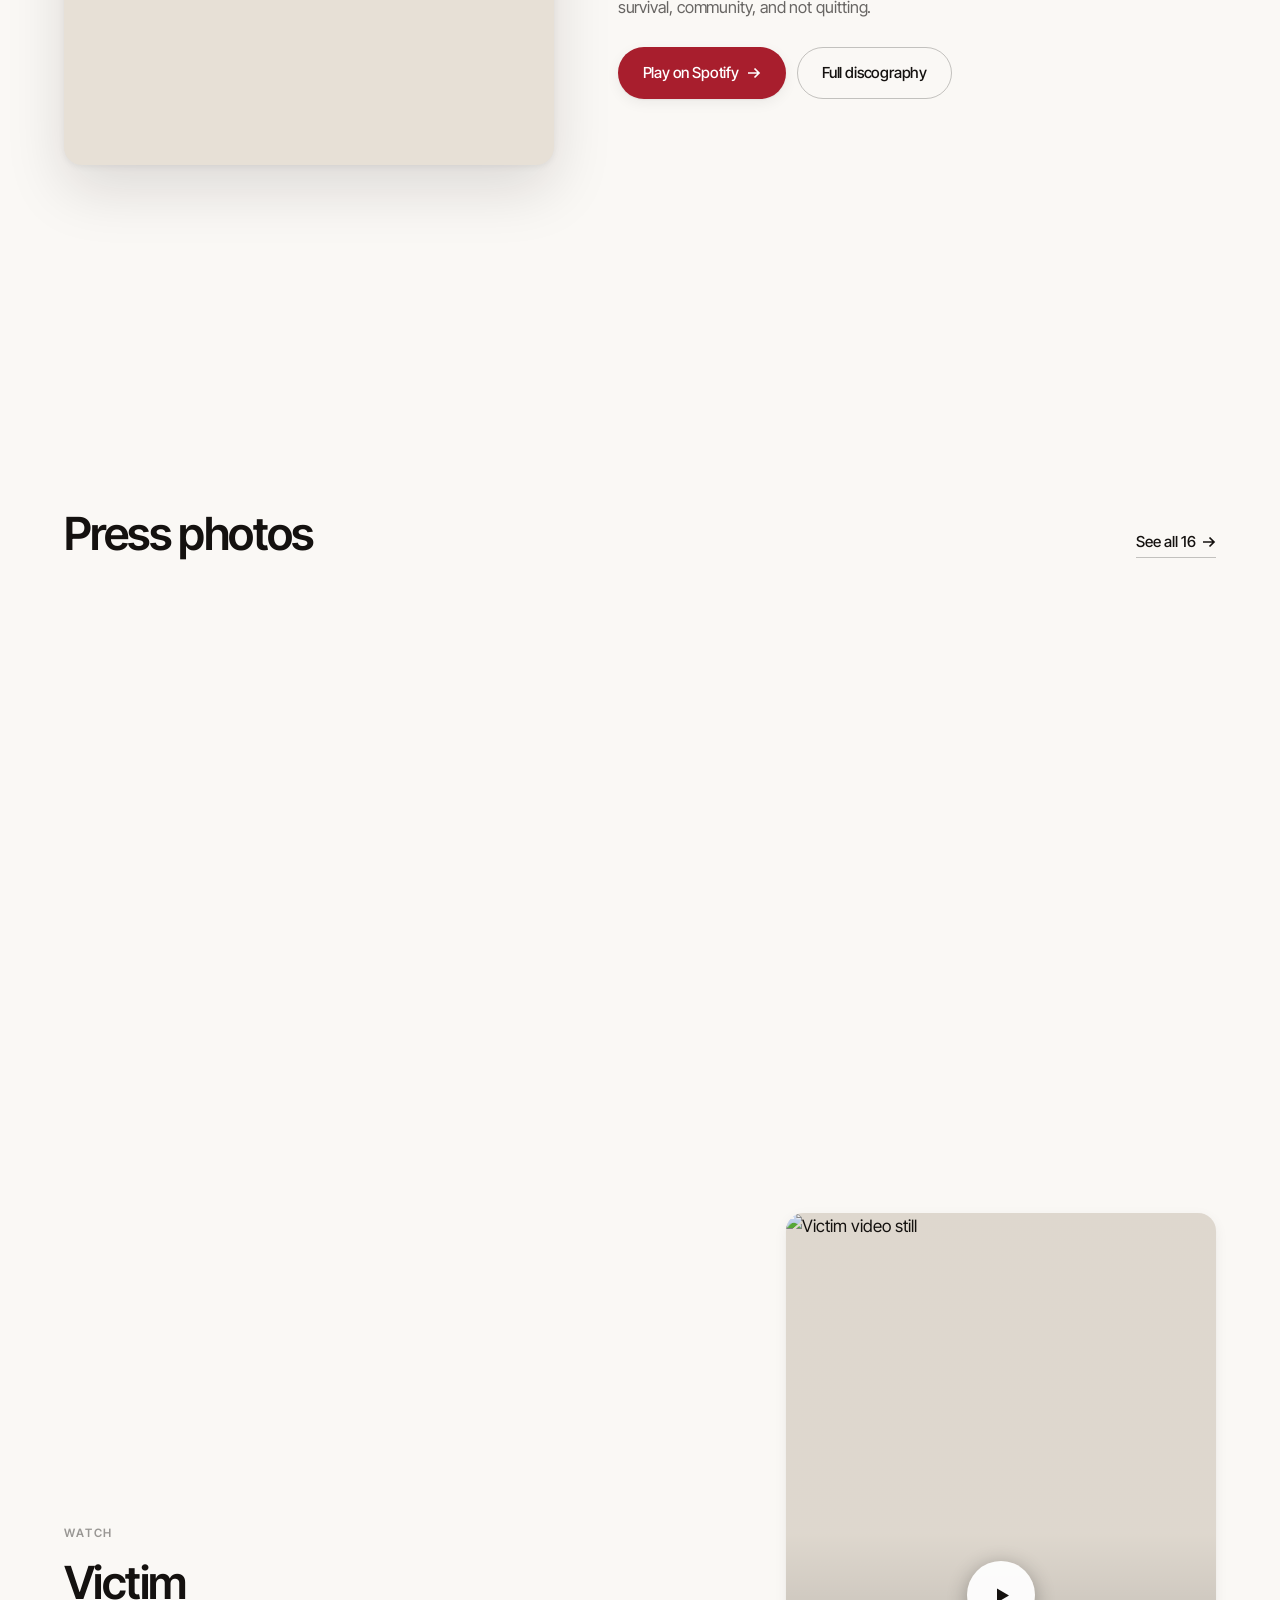
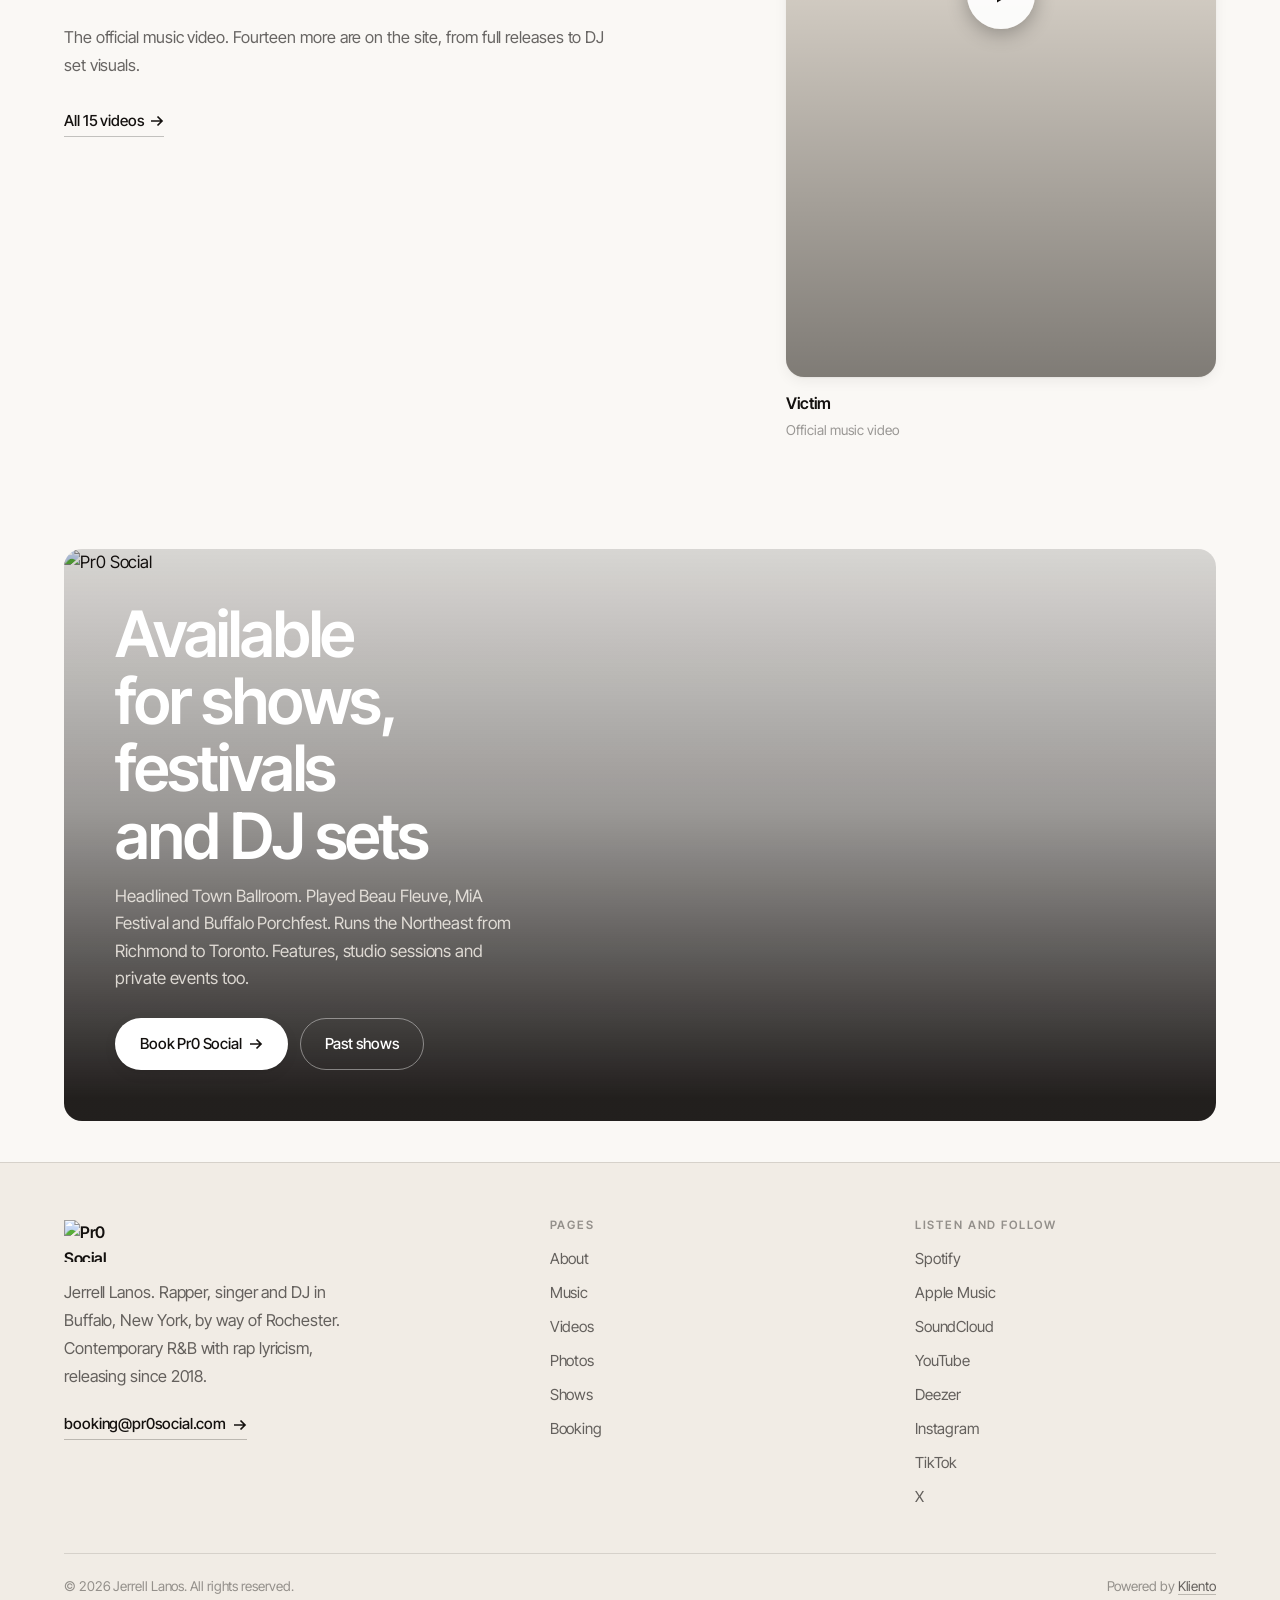
==== commit f0d57e7e: "Apply Jerrell's intake answers site-wide Shows: Porchfest 2026 DJ set replaces 2025, Milkie's 2025 f" ====
--- a/index.html
+++ b/index.html
@@ -4,12 +4,12 @@
 <meta charset="utf-8">
 <meta name="viewport" content="width=device-width, initial-scale=1">
 <title>Pr0 Social | Official Site and EPK</title>
-<meta name="description" content="Jerrell Lanos, known as Pr0 Social. Rapper, singer and DJ from Buffalo, NY. Music, videos, press photos and booking.">
+<meta name="description" content="Jerrell Lanos, known as Pr0 Social. Rapper, singer and DJ in Buffalo, NY, by way of Rochester. Music, videos, press photos and booking.">
 <link rel="canonical" href="https://pr0social.com/">
 <meta property="og:type" content="website">
 <meta property="og:site_name" content="Pr0 Social">
 <meta property="og:title" content="Pr0 Social | Official Site and EPK">
-<meta property="og:description" content="Jerrell Lanos, known as Pr0 Social. Rapper, singer and DJ from Buffalo, NY. Music, videos, press photos and booking.">
+<meta property="og:description" content="Jerrell Lanos, known as Pr0 Social. Rapper, singer and DJ in Buffalo, NY, by way of Rochester. Music, videos, press photos and booking.">
 <meta property="og:url" content="https://pr0social.com/">
 <meta property="og:image" content="https://pr0social.com/assets/opt/photo-04-1600.jpg">
 <meta name="twitter:card" content="summary_large_image">
@@ -22,6 +22,10 @@
 <link rel="stylesheet" href="css/style.css">
 <script type="application/ld+json">{"@context":"https://schema.org","@graph":[{"@type":"MusicGroup","@id":"https://pr0social.com/#artist","name":"Pr0 Social","alternateName":"Jerrell Lanos","description":"Rapper, singer and DJ from Buffalo, New York. Contemporary R&B with rap lyricism, releasing since 2018.","url":"https://pr0social.com/","image":"https://pr0social.com/assets/opt/photo-04-1600.jpg","logo":"https://pr0social.com/assets/opt/logo-400.jpg","genre":["Hip Hop","Contemporary R&B","Rap"],"foundingLocation":{"@type":"Place","name":"Buffalo, New York"},"email":"booking@pr0social.com","sameAs":["https://open.spotify.com/artist/4GrmZ6RJ3gzy5oI4p4Z63U","https://music.apple.com/us/artist/pr0-social/1381566556","https://soundcloud.com/pr0social","https://www.youtube.com/channel/UC-7JeAdJZiXaNKRxtAwQQIw","https://www.deezer.com/en/artist/56472262","https://www.instagram.com/prettypr0social/"]},{"@type":"WebSite","@id":"https://pr0social.com/#website","url":"https://pr0social.com/","name":"Pr0 Social","inLanguage":"en-US","publisher":{"@id":"https://pr0social.com/#artist"}}]}</script>
 <script>document.documentElement.classList.add("js");</script>
+<!-- ga4 -->
+<script async src="https://www.googletagmanager.com/gtag/js?id=G-789HKD0KMT"></script>
+<script>window.dataLayer=window.dataLayer||[];function gtag(){dataLayer.push(arguments);}gtag('js',new Date());gtag('config','G-789HKD0KMT',{anonymize_ip:true,allow_google_signals:false,allow_ad_personalization_signals:false});</script>
+<!-- /ga4 -->
 </head>
 <body>
 <a class="skip" href="#main">Skip to content</a>
@@ -104,7 +108,7 @@
         <span class="eyebrow">Watch</span>
         <h2 class="t-section" style="margin-top:.9rem">Victim</h2>
         <p class="copy" style="margin-top:1rem">The official music video. Fourteen more are on the site, from full releases to DJ set visuals.</p>
-        <p class="mt-m"><a class="tlink" href="videos.html">All 14 videos<svg class="arw" width="14" height="14" viewBox="0 0 14 14" fill="none" stroke="currentColor" stroke-width="1.7" aria-hidden="true"><path d="M1 7h11M7.5 2.5L12 7l-4.5 4.5"/></svg></a></p>
+        <p class="mt-m"><a class="tlink" href="videos.html">All 15 videos<svg class="arw" width="14" height="14" viewBox="0 0 14 14" fill="none" stroke="currentColor" stroke-width="1.7" aria-hidden="true"><path d="M1 7h11M7.5 2.5L12 7l-4.5 4.5"/></svg></a></p>
       </div>
       <div class="vfeat__media reveal" style="--d:90ms"><button class="vtile vtile--tall" data-video="1o3J20EA0GGwgLpEM1YFN9lQ8hMah8Yin" data-title="Victim" type="button"><span class="vtile__frame"><picture><source type="image/webp" srcset="assets/opt/vp-1o3J20EA0GGwgLpEM1YFN9lQ8hMah8Yin-400.webp 400w, assets/opt/vp-1o3J20EA0GGwgLpEM1YFN9lQ8hMah8Yin-800.webp 800w" sizes="(max-width:840px) 92vw, 430px"><img src="assets/opt/vp-1o3J20EA0GGwgLpEM1YFN9lQ8hMah8Yin-800.jpg" srcset="assets/opt/vp-1o3J20EA0GGwgLpEM1YFN9lQ8hMah8Yin-400.jpg 400w, assets/opt/vp-1o3J20EA0GGwgLpEM1YFN9lQ8hMah8Yin-800.jpg 800w" sizes="(max-width:840px) 92vw, 430px" alt="Victim video still" class="" loading="lazy" decoding="async"></picture><span class="vtile__play"><i><svg width="19" height="19" viewBox="0 0 19 19" aria-hidden="true"><path d="M4 2.5v14l12-7z"/></svg></i></span></span><span class="vtile__t">Victim</span><span class="vtile__s">Official music video</span></button></div>
     </div>
@@ -117,7 +121,7 @@
       <div class="banner__bg"><picture><source type="image/webp" srcset="assets/opt/photo-19-800.webp 800w, assets/opt/photo-19-1600.webp 1600w" sizes="100vw"><img src="assets/opt/photo-19-1600.jpg" srcset="assets/opt/photo-19-800.jpg 800w, assets/opt/photo-19-1600.jpg 1600w" sizes="100vw" alt="Pr0 Social" class="" loading="lazy" decoding="async"></picture></div>
       <div class="banner__in">
         <h2 class="t-display">Available for shows, festivals and DJ sets</h2>
-        <p>Headlined Town Ballroom. Played Beau Fleuve, MiA Festival and Buffalo Porchfest. Runs the Northeast from Richmond to Toronto.</p>
+        <p>Headlined Town Ballroom. Played Beau Fleuve, MiA Festival and Buffalo Porchfest. Runs the Northeast from Richmond to Toronto. Features, studio sessions and private events too.</p>
         <div class="btnrow"><a class="btn btn--primary" href="contact.html">Book Pr0 Social<svg class="arw" width="14" height="14" viewBox="0 0 14 14" fill="none" stroke="currentColor" stroke-width="1.7" aria-hidden="true"><path d="M1 7h11M7.5 2.5L12 7l-4.5 4.5"/></svg></a><a class="btn btn--ghost" href="shows.html">Past shows</a></div>
       </div>
     </div>
@@ -132,7 +136,7 @@
         <a class="brand brand--lg" href="index.html" aria-label="Pr0 Social, home">
           <img src="assets/opt/logomark-dark.png" alt="Pr0 Social" width="78" height="42">
         </a>
-        <p class="copy" style="margin-top:1rem;max-width:34ch">Jerrell Lanos. Rapper, singer and DJ out of Buffalo, New York. Contemporary R&amp;B with rap lyricism, releasing since 2018.</p>
+        <p class="copy" style="margin-top:1rem;max-width:34ch">Jerrell Lanos. Rapper, singer and DJ in Buffalo, New York, by way of Rochester. Contemporary R&amp;B with rap lyricism, releasing since 2018.</p>
         <p style="margin-top:1.25rem"><a class="tlink" href="mailto:booking@pr0social.com">booking@pr0social.com<svg class="arw" width="14" height="14" viewBox="0 0 14 14" fill="none" stroke="currentColor" stroke-width="1.7" aria-hidden="true"><path d="M1 7h11M7.5 2.5L12 7l-4.5 4.5"/></svg></a></p>
       </div>
       <div>
@@ -140,8 +144,8 @@
         <nav class="footer__links" aria-label="Footer"><a href="about.html">About</a><a href="music.html">Music</a><a href="videos.html">Videos</a><a href="gallery.html">Photos</a><a href="shows.html">Shows</a><a href="contact.html">Booking</a></nav>
       </div>
       <div>
-        <h3>Listen</h3>
-        <div class="footer__links"><a href="https://open.spotify.com/artist/4GrmZ6RJ3gzy5oI4p4Z63U" target="_blank" rel="noopener">Spotify</a><a href="https://music.apple.com/us/artist/pr0-social/1381566556" target="_blank" rel="noopener">Apple Music</a><a href="https://soundcloud.com/pr0social" target="_blank" rel="noopener">SoundCloud</a><a href="https://www.youtube.com/channel/UC-7JeAdJZiXaNKRxtAwQQIw" target="_blank" rel="noopener">YouTube</a><a href="https://www.deezer.com/en/artist/56472262" target="_blank" rel="noopener">Deezer</a><a href="https://www.instagram.com/prettypr0social/" target="_blank" rel="noopener">Instagram</a></div>
+        <h3>Listen and follow</h3>
+        <div class="footer__links"><a href="https://open.spotify.com/artist/4GrmZ6RJ3gzy5oI4p4Z63U" target="_blank" rel="noopener">Spotify</a><a href="https://music.apple.com/us/artist/pr0-social/1381566556" target="_blank" rel="noopener">Apple Music</a><a href="https://soundcloud.com/pr0social" target="_blank" rel="noopener">SoundCloud</a><a href="https://www.youtube.com/channel/UC-7JeAdJZiXaNKRxtAwQQIw" target="_blank" rel="noopener">YouTube</a><a href="https://www.deezer.com/en/artist/56472262" target="_blank" rel="noopener">Deezer</a><a href="https://www.instagram.com/prettypr0social/" target="_blank" rel="noopener">Instagram</a><a href="https://www.tiktok.com/@prettypr0social" target="_blank" rel="noopener">TikTok</a><a href="https://x.com/prettypr0social" target="_blank" rel="noopener">X</a></div>
       </div>
     </div>
     <div class="footer__bot">
